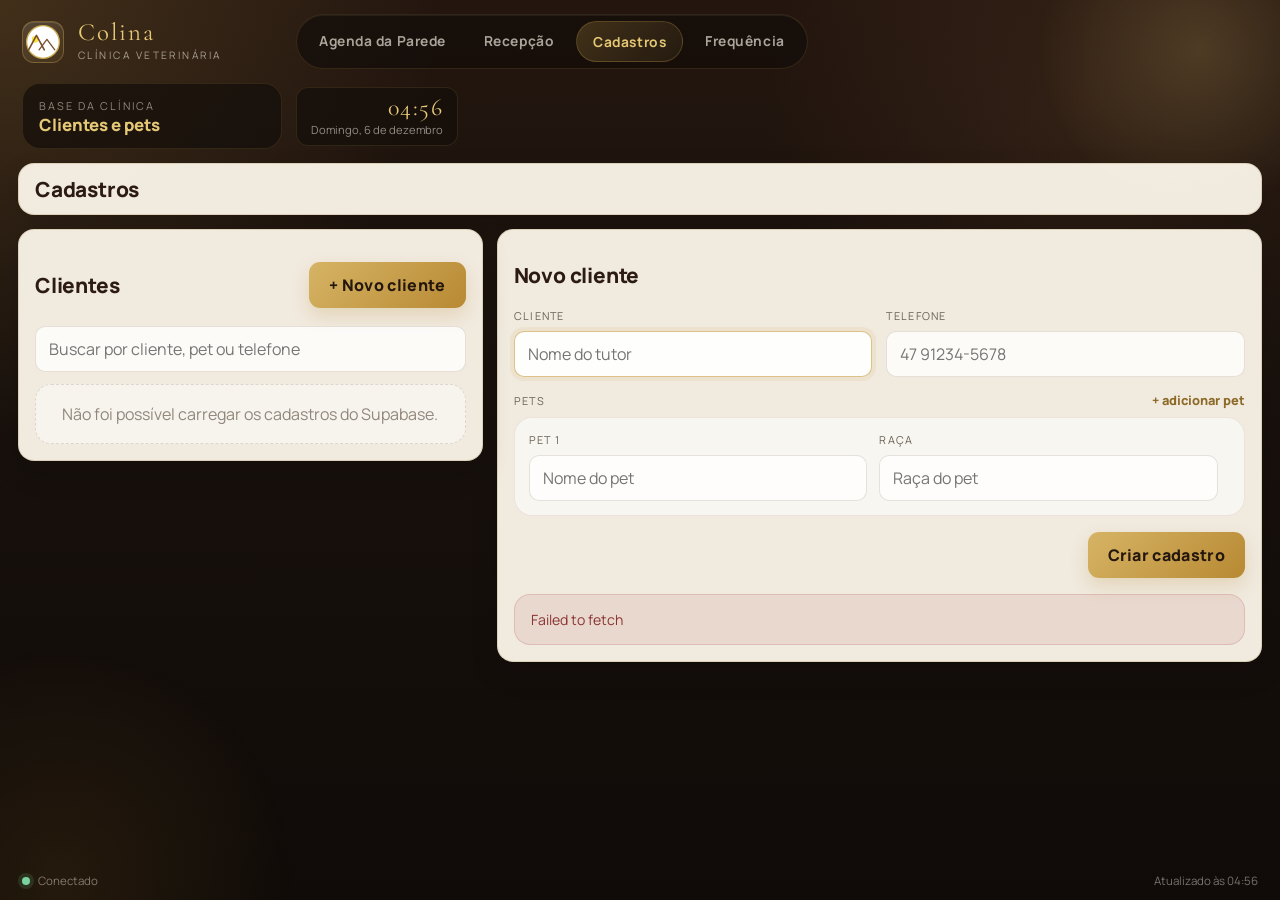
==== cadastros.html @ 9a10b2b9 "feat(cadastros): ficha unica master-detail para clientes e pets Substitui os dois formularios-com-mo" ====
<!DOCTYPE html>
<html lang="pt-BR">
<head>
  <meta charset="UTF-8">
  <meta name="viewport" content="width=device-width, initial-scale=1.0">
  <title>Colina Veterinária | Cadastros</title>
  <link rel="stylesheet" href="assets/styles.css">
</head>
<body class="registry-page">
  <div class="app-shell">
    <header class="topbar">
      <div class="brand">
        <div class="brand-mark" aria-hidden="true">
          <svg width="34" height="34" viewBox="0 0 52 52" fill="none">
            <circle cx="26" cy="26" r="25" fill="white" stroke="#C9A84C" stroke-width="2"></circle>
            <circle cx="14" cy="22" r="5" fill="#F5E642"></circle>
            <polyline points="4,38 16,16 28,38" fill="none" stroke="#7A4F2D" stroke-width="2.5" stroke-linejoin="round" stroke-linecap="round"></polyline>
            <polyline points="20,38 32,22 44,38" fill="none" stroke="#7A4F2D" stroke-width="2" stroke-linejoin="round" stroke-linecap="round"></polyline>
          </svg>
        </div>
        <div class="brand-copy">
          <div class="brand-name">Colina</div>
          <div class="brand-sub">Clínica Veterinária</div>
        </div>
      </div>

      <nav class="screen-switch" aria-label="Navegação entre telas">
        <a class="screen-link" href="template.html">Agenda da Parede</a>
        <a class="screen-link" href="recepcao.html">Recepção</a>
        <a class="screen-link active" href="cadastros.html">Cadastros</a>
        <a class="screen-link" href="frequencia.html">Frequência</a>
      </nav>

      <div class="context-card">
        <div class="context-kicker">Base da clínica</div>
        <div class="context-title">Clientes e pets</div>
      </div>

      <div class="clock-card">
        <div class="clock-time" id="clockTime">--:--</div>
        <div class="clock-date" id="clockDate"></div>
      </div>
    </header>

    <main class="page-main">
      <section class="summary-strip panel">
        <h1 class="section-title">Cadastros</h1>
        <div class="reception-summary" id="registrySummary"></div>
      </section>

      <section class="reception-grid registry-grid">
        <aside class="appointments-panel panel registry-master">
          <div class="panel-heading panel-heading-compact panel-heading-inline">
            <h2 class="section-title">Clientes</h2>
            <button type="button" class="primary-button" id="newCustomerBtn">+ Novo cliente</button>
          </div>

          <div class="registry-toolbar">
            <input type="search" id="registrySearch" name="registrySearch" placeholder="Buscar por cliente, pet ou telefone">
          </div>

          <div class="registry-list-scroll">
            <div class="registry-list" id="registryList"></div>
          </div>
        </aside>

        <section class="form-panel panel registry-detail" id="detailPanel"></section>
      </section>
    </main>

    <footer class="app-footer">
      <div class="status-online">Conectado</div>
      <div id="footerUpdated"></div>
    </footer>
  </div>

  <script src="assets/data.js"></script>
  <script src="assets/cadastros.js"></script>
</body>
</html>
---- assets/styles.css ----
@import url('https://fonts.googleapis.com/css2?family=Cormorant+Garamond:wght@500;600;700&family=Manrope:wght@400;500;600;700;800&display=swap');

:root {
  --bg-deep: #110d0b;
  --bg-top: #20140e;
  --panel: rgba(31, 22, 16, 0.82);
  --panel-strong: rgba(38, 26, 18, 0.94);
  --panel-soft: rgba(250, 244, 233, 0.96);
  --panel-soft-2: rgba(244, 237, 224, 0.92);
  --panel-border: rgba(212, 176, 91, 0.22);
  --gold: #caa24d;
  --gold-bright: #e6c976;
  --gold-muted: #8d6a28;
  --brown: #6f4a2d;
  --brown-strong: #2c1b12;
  --cream: #faf5ea;
  --cream-deep: #f1e6d1;
  --cream-line: #dccfb6;
  --text-main: #2a2018;
  --text-soft: #6a6156;
  --text-muted: #91877c;
  --text-light: #f7f1e4;
  --ok-bg: rgba(111, 188, 142, 0.14);
  --ok-fg: #2b7a50;
  --warn-bg: rgba(202, 162, 77, 0.14);
  --warn-fg: #9b7426;
  --pill-bg: rgba(255, 255, 255, 0.08);
  --shadow-xl: 0 18px 44px rgba(0, 0, 0, 0.22);
  --shadow-lg: 0 12px 28px rgba(11, 7, 5, 0.14);
  --radius-xl: 16px;
  --radius-lg: 14px;
  --radius-md: 11px;
  --radius-sm: 8px;
}

* {
  box-sizing: border-box;
  margin: 0;
  padding: 0;
}

html,
body {
  min-height: 100%;
}

body {
  position: relative;
  font-family: 'Manrope', sans-serif;
  background:
    radial-gradient(circle at top left, rgba(202, 162, 77, 0.18), transparent 28%),
    radial-gradient(circle at 85% 12%, rgba(111, 74, 45, 0.22), transparent 24%),
    linear-gradient(180deg, #24160f 0%, #17100c 48%, #100b08 100%);
  color: var(--text-light);
}

body::before,
body::after {
  content: '';
  position: fixed;
  inset: auto;
  pointer-events: none;
  z-index: 0;
}

body::before {
  width: 340px;
  height: 340px;
  top: -120px;
  right: -90px;
  border-radius: 50%;
  background: radial-gradient(circle, rgba(230, 201, 118, 0.18) 0%, transparent 68%);
}

body::after {
  width: 460px;
  height: 460px;
  bottom: -210px;
  left: -170px;
  border-radius: 50%;
  background: radial-gradient(circle, rgba(143, 103, 37, 0.16) 0%, transparent 72%);
}

a {
  color: inherit;
  text-decoration: none;
}

button,
input,
select,
textarea {
  font: inherit;
}

button {
  border: 0;
  background: none;
  color: inherit;
}

.app-shell {
  position: relative;
  z-index: 1;
  min-height: 100vh;
  display: flex;
  flex-direction: column;
}

.topbar {
  display: grid;
  grid-template-columns: auto 1fr auto auto;
  gap: 14px;
  align-items: center;
  padding: 14px 22px;
}

.brand {
  display: flex;
  align-items: center;
  gap: 14px;
}

.brand-mark {
  width: 42px;
  height: 42px;
  border-radius: 12px;
  display: grid;
  place-items: center;
  background: linear-gradient(145deg, rgba(255, 255, 255, 0.12), rgba(202, 162, 77, 0.08));
  border: 1px solid rgba(202, 162, 77, 0.36);
  box-shadow: inset 0 1px 0 rgba(255, 255, 255, 0.12);
}

.brand-copy {
  display: flex;
  flex-direction: column;
  gap: 3px;
}

.brand-name {
  font-family: 'Cormorant Garamond', serif;
  font-size: 1.55rem;
  line-height: 0.95;
  letter-spacing: 0.08em;
  color: var(--gold-bright);
}

.brand-sub {
  font-size: 0.64rem;
  text-transform: uppercase;
  letter-spacing: 0.24em;
  color: rgba(247, 241, 228, 0.6);
}

.screen-switch {
  justify-self: center;
  display: inline-flex;
  flex-wrap: wrap;
  gap: 6px;
  padding: 6px;
  background: rgba(19, 13, 9, 0.68);
  border: 1px solid rgba(202, 162, 77, 0.16);
  border-radius: 999px;
  box-shadow: inset 0 1px 0 rgba(255, 255, 255, 0.06);
}

.screen-link {
  padding: 10px 16px;
  border-radius: 999px;
  font-size: 0.86rem;
  font-weight: 700;
  letter-spacing: 0.04em;
  color: rgba(247, 241, 228, 0.66);
  transition: background 160ms ease, color 160ms ease, transform 160ms ease;
}

.screen-link:hover {
  background: rgba(255, 255, 255, 0.04);
  color: var(--text-light);
}

.screen-link.active {
  background: linear-gradient(135deg, rgba(202, 162, 77, 0.24), rgba(202, 162, 77, 0.08));
  color: var(--gold-bright);
  border: 1px solid rgba(202, 162, 77, 0.26);
}

.context-card {
  justify-self: end;
  padding: 14px 16px;
  min-width: 260px;
  border-radius: 18px;
  background: rgba(20, 14, 10, 0.72);
  border: 1px solid rgba(202, 162, 77, 0.14);
}

.context-kicker {
  font-size: 0.68rem;
  text-transform: uppercase;
  letter-spacing: 0.18em;
  color: rgba(247, 241, 228, 0.52);
}

.context-title {
  margin-top: 3px;
  font-weight: 800;
  font-size: 1.05rem;
  line-height: 1.1;
  color: var(--gold-bright);
}

.context-copy {
  margin-top: 6px;
  font-size: 0.78rem;
  line-height: 1.5;
  color: rgba(247, 241, 228, 0.6);
}

.day-nav {
  justify-self: end;
  display: flex;
  align-items: center;
  gap: 8px;
  padding: 8px;
  background: rgba(20, 14, 10, 0.74);
  border: 1px solid rgba(202, 162, 77, 0.14);
  border-radius: 18px;
}

.day-arrow {
  width: 38px;
  height: 38px;
  border-radius: 12px;
  display: grid;
  place-items: center;
  background: rgba(255, 255, 255, 0.02);
  color: var(--gold-bright);
  cursor: pointer;
  transition: background 160ms ease, transform 160ms ease;
}

.day-arrow:hover {
  background: rgba(202, 162, 77, 0.12);
  transform: translateY(-1px);
}

.day-pills {
  display: flex;
  gap: 6px;
}

.day-pill {
  min-width: 76px;
  padding: 8px 10px;
  border-radius: 14px;
  border: 1px solid transparent;
  text-align: center;
  cursor: pointer;
  transition: background 160ms ease, border-color 160ms ease, transform 160ms ease;
}

.day-pill:hover {
  background: rgba(255, 255, 255, 0.04);
  border-color: rgba(202, 162, 77, 0.22);
  transform: translateY(-1px);
}

.day-pill.is-active {
  background: linear-gradient(180deg, rgba(202, 162, 77, 0.18), rgba(202, 162, 77, 0.08));
  border-color: rgba(202, 162, 77, 0.38);
}

.day-pill.is-today .pill-label {
  color: var(--gold-bright);
}

.pill-label {
  font-size: 0.64rem;
  text-transform: uppercase;
  letter-spacing: 0.16em;
  color: rgba(247, 241, 228, 0.54);
}

.pill-date {
  margin-top: 3px;
  font-weight: 800;
  font-variant-numeric: tabular-nums;
  font-size: 1.1rem;
  line-height: 0.95;
  color: var(--text-light);
}

.pill-month {
  margin-top: 3px;
  font-size: 0.7rem;
  color: rgba(247, 241, 228, 0.62);
}

.clock-card {
  justify-self: end;
  padding: 8px 14px;
  min-width: 132px;
  border-radius: 12px;
  background: rgba(20, 14, 10, 0.72);
  border: 1px solid rgba(202, 162, 77, 0.14);
  text-align: right;
}

.clock-time {
  font-family: 'Cormorant Garamond', serif;
  font-size: 1.5rem;
  line-height: 1;
  letter-spacing: 0.06em;
  color: var(--gold-bright);
}

.clock-date {
  margin-top: 2px;
  font-size: 0.7rem;
  color: rgba(247, 241, 228, 0.55);
}

.page-main {
  width: min(1480px, calc(100vw - 36px));
  margin: 0 auto;
  padding: 0 0 20px;
  flex: 1;
  display: flex;
  flex-direction: column;
  gap: 14px;
}

.panel {
  background: var(--panel-soft);
  color: var(--text-main);
  border: 1px solid rgba(220, 207, 182, 0.92);
  border-radius: var(--radius-xl);
  box-shadow: var(--shadow-lg);
}

.panel-dark {
  background: linear-gradient(180deg, rgba(40, 27, 18, 0.98), rgba(31, 22, 16, 0.98));
  color: var(--text-light);
  border: 1px solid rgba(202, 162, 77, 0.18);
  border-radius: var(--radius-xl);
  box-shadow: var(--shadow-xl);
}

.summary-strip {
  display: flex;
  align-items: center;
  justify-content: space-between;
  gap: 14px;
  padding: 12px 16px;
}

.turno-tabs {
  display: inline-flex;
  gap: 8px;
  padding: 6px;
  background: rgba(36, 22, 15, 0.06);
  border-radius: 18px;
}

.turno-btn {
  min-width: 164px;
  padding: 12px 16px;
  border-radius: 14px;
  text-align: left;
  cursor: pointer;
  border: 1px solid transparent;
  transition: background 160ms ease, border-color 160ms ease, transform 160ms ease;
}

.turno-btn:hover {
  background: rgba(36, 22, 15, 0.06);
  transform: translateY(-1px);
}

.turno-btn.is-active {
  background: linear-gradient(180deg, rgba(202, 162, 77, 0.16), rgba(202, 162, 77, 0.06));
  border-color: rgba(202, 162, 77, 0.3);
}

.turno-name {
  display: flex;
  align-items: center;
  gap: 9px;
  font-size: 0.92rem;
  font-weight: 800;
  color: var(--brown-strong);
}

.turno-btn.is-active .turno-name {
  color: var(--gold-muted);
}

.turno-meta {
  margin-top: 5px;
  display: flex;
  align-items: center;
  justify-content: space-between;
  gap: 12px;
  font-size: 0.78rem;
  color: var(--text-soft);
}

.turno-count {
  padding: 4px 9px;
  border-radius: 999px;
  background: rgba(36, 22, 15, 0.08);
  font-size: 0.76rem;
  font-weight: 800;
}

.summary-chips {
  display: flex;
  flex-wrap: wrap;
  gap: 10px;
  justify-content: flex-end;
}

.summary-chip,
.metric-chip {
  display: inline-flex;
  align-items: baseline;
  gap: 6px;
  padding: 7px 11px;
  border-radius: 10px;
  background: rgba(36, 22, 15, 0.05);
  border: 1px solid rgba(111, 74, 45, 0.08);
}

.summary-chip-value,
.metric-chip-value {
  font-size: 1.05rem;
  font-weight: 800;
  color: var(--brown-strong);
}

.summary-chip-label,
.metric-chip-label {
  font-size: 0.74rem;
  color: var(--text-soft);
}

.table-panel {
  display: flex;
  flex-direction: column;
  overflow: hidden;
}

.panel-heading {
  display: flex;
  align-items: center;
  justify-content: space-between;
  gap: 16px;
  padding: 16px 16px 10px;
}

.panel-heading-compact {
  padding-bottom: 6px;
}

.panel-heading-inline {
  padding-left: 0;
  padding-right: 0;
}

.eyebrow {
  font-size: 0.64rem;
  text-transform: uppercase;
  letter-spacing: 0.16em;
  color: var(--text-muted);
}

.section-title {
  margin-top: 2px;
  font-family: 'Manrope', sans-serif;
  font-weight: 800;
  font-size: 1.3rem;
  line-height: 1.15;
  letter-spacing: -0.01em;
  color: var(--brown-strong);
}

.heading-badge {
  padding: 10px 14px;
  border-radius: 999px;
  background: rgba(202, 162, 77, 0.12);
  color: var(--gold-muted);
  font-size: 0.84rem;
  font-weight: 800;
  letter-spacing: 0.04em;
  white-space: nowrap;
}

.table-scroll {
  overflow: auto;
  padding: 0 18px 4px;
}

.table-scroll::-webkit-scrollbar {
  height: 10px;
  width: 10px;
}

.table-scroll::-webkit-scrollbar-thumb {
  background: rgba(143, 118, 74, 0.36);
  border-radius: 999px;
}

.agenda-table {
  width: 100%;
  min-width: 1080px;
  border-collapse: collapse;
  table-layout: fixed;
}

.agenda-table col:nth-child(1) {
  width: 92px;
}

.agenda-table col:nth-child(2) {
  width: 138px;
}

.agenda-table col:nth-child(3) {
  width: 210px;
}

.agenda-table col:nth-child(4) {
  width: 164px;
}

.agenda-table col:nth-child(5) {
  width: 164px;
}

.agenda-table col:nth-child(6) {
  width: 118px;
}

.agenda-table col:nth-child(7) {
  width: 190px;
}

.agenda-table thead th {
  position: sticky;
  top: 0;
  z-index: 2;
  padding: 10px 12px;
  text-align: left;
  font-size: 0.66rem;
  text-transform: uppercase;
  letter-spacing: 0.12em;
  color: var(--gold-bright);
  background: linear-gradient(180deg, #3a2719 0%, #2a1d14 100%);
  border-right: 1px solid rgba(255, 255, 255, 0.06);
}

.agenda-table thead th:first-child {
  border-top-left-radius: 18px;
}

.agenda-table thead th:last-child {
  border-top-right-radius: 18px;
  border-right: 0;
}

.agenda-table tbody tr {
  border-bottom: 1px solid rgba(220, 207, 182, 0.88);
  transition: background 160ms ease;
}

.agenda-table tbody tr:hover {
  background: rgba(241, 230, 209, 0.74);
}

.agenda-table tbody tr:nth-child(even) {
  background: rgba(245, 238, 225, 0.7);
}

.agenda-table td {
  padding: 10px 12px;
  vertical-align: middle;
  font-size: 0.9rem;
  color: var(--text-main);
  border-right: 1px solid rgba(220, 207, 182, 0.5);
}

.agenda-table td:last-child {
  border-right: 0;
}

.row-hour-break td {
  border-top: 2px solid rgba(194, 177, 137, 0.52);
}

.cell-time {
  font-variant-numeric: tabular-nums;
  font-size: 1rem;
  font-weight: 800;
  letter-spacing: -0.01em;
  color: var(--brown);
}

.cell-client strong,
.cell-pet strong {
  display: block;
  font-size: 0.98rem;
  color: var(--brown-strong);
}

.cell-client span,
.cell-pet span {
  display: block;
  margin-top: 4px;
  font-size: 0.8rem;
  color: var(--text-soft);
}

.bool-pill,
.service-pill {
  display: inline-flex;
  align-items: center;
  padding: 7px 12px;
  border-radius: 999px;
  font-size: 0.78rem;
  font-weight: 800;
  line-height: 1;
}

.bool-pill.is-yes {
  background: var(--ok-bg);
  color: var(--ok-fg);
}

.bool-pill.is-no {
  background: rgba(111, 74, 45, 0.08);
  color: var(--text-soft);
}

.service-pill {
  background: var(--warn-bg);
  color: var(--warn-fg);
}

.service-pill.is-empty {
  background: rgba(111, 74, 45, 0.08);
  color: var(--text-soft);
}

.cell-note {
  color: var(--text-soft);
  font-size: 0.88rem;
  line-height: 1.45;
}

.row-empty td {
  color: var(--text-muted);
  padding-top: 6px;
  padding-bottom: 6px;
}

.row-empty .cell-time {
  color: var(--text-muted);
  font-weight: 600;
  opacity: 0.7;
}

.slot-message {
  font-size: 0.8rem;
  color: var(--text-muted);
  opacity: 0.65;
}

.panel-footer {
  display: flex;
  flex-wrap: wrap;
  gap: 16px;
  align-items: center;
  padding: 11px 16px 13px;
  border-top: 1px solid rgba(220, 207, 182, 0.78);
  font-size: 0.8rem;
  color: var(--text-soft);
}

.panel-footer strong {
  color: var(--brown-strong);
}

.app-footer {
  display: flex;
  align-items: center;
  justify-content: space-between;
  gap: 12px;
  padding: 10px 22px 12px;
  font-size: 0.72rem;
  color: rgba(247, 241, 228, 0.45);
}

.status-online {
  display: inline-flex;
  align-items: center;
  gap: 8px;
}

.status-online::before {
  content: '';
  width: 8px;
  height: 8px;
  border-radius: 50%;
  background: #7ad29f;
  box-shadow: 0 0 0 4px rgba(122, 210, 159, 0.14);
}

.reception-grid {
  display: grid;
  grid-template-columns: minmax(0, 1.35fr) minmax(320px, 0.72fr);
  gap: 14px;
}

.stack {
  display: flex;
  flex-direction: column;
  gap: 14px;
}

.registry-grid {
  grid-template-columns: minmax(300px, 0.85fr) minmax(0, 1.4fr);
  align-items: start;
}

.registry-master {
  position: sticky;
  top: 14px;
}

.registry-master .registry-toolbar {
  padding: 0;
  margin-top: 12px;
}

.registry-toolbar input {
  width: 100%;
  border: 1px solid rgba(111, 74, 45, 0.16);
  border-radius: 10px;
  background: rgba(255, 255, 255, 0.78);
  padding: 11px 13px;
  color: var(--text-main);
  outline: none;
  transition: border-color 160ms ease, box-shadow 160ms ease;
}

.registry-toolbar input:focus {
  border-color: rgba(202, 162, 77, 0.66);
  box-shadow: 0 0 0 4px rgba(202, 162, 77, 0.12);
}

.registry-master .registry-list-scroll {
  margin-top: 12px;
  padding: 0;
  max-height: 62vh;
}

.registry-card-pets {
  margin-top: 8px;
  font-size: 0.8rem;
  color: var(--text-soft);
  overflow: hidden;
  text-overflow: ellipsis;
  white-space: nowrap;
}

@media (max-width: 1180px) {
  .registry-master {
    position: static;
  }
}

.form-panel {
  padding: 16px;
}

.panel-copy {
  margin-top: 6px;
  max-width: 56ch;
  color: var(--text-soft);
  font-size: 0.88rem;
  line-height: 1.5;
}

.form-grid {
  margin-top: 14px;
  display: grid;
  grid-template-columns: repeat(2, minmax(0, 1fr));
  gap: 14px;
}

.field {
  display: flex;
  flex-direction: column;
  gap: 8px;
}

.field.is-wide {
  grid-column: 1 / -1;
}

.field-label {
  font-size: 0.68rem;
  text-transform: uppercase;
  letter-spacing: 0.12em;
  color: var(--text-soft);
}

.field-row {
  display: flex;
  align-items: center;
  justify-content: space-between;
  gap: 12px;
}

.field input,
.field select,
.field textarea {
  width: 100%;
  border: 1px solid rgba(111, 74, 45, 0.16);
  border-radius: 10px;
  background: rgba(255, 255, 255, 0.78);
  padding: 11px 13px;
  color: var(--text-main);
  outline: none;
  transition: border-color 160ms ease, box-shadow 160ms ease, background 160ms ease;
}

.field textarea {
  min-height: 84px;
  resize: vertical;
}

.field input:focus,
.field select:focus,
.field textarea:focus {
  border-color: rgba(202, 162, 77, 0.66);
  box-shadow: 0 0 0 4px rgba(202, 162, 77, 0.12);
  background: rgba(255, 255, 255, 0.92);
}

.field input:disabled,
.field select:disabled,
.field textarea:disabled {
  cursor: not-allowed;
  color: var(--text-muted);
  background: rgba(236, 228, 214, 0.72);
}

.read-card {
  min-height: 54px;
  display: flex;
  align-items: center;
  padding: 14px 15px;
  border-radius: 14px;
  background: rgba(241, 230, 209, 0.64);
  border: 1px solid rgba(111, 74, 45, 0.1);
  color: var(--brown-strong);
  line-height: 1.5;
}

.text-link {
  color: var(--gold-muted);
  font-size: 0.8rem;
  font-weight: 800;
  transition: color 160ms ease;
}

.text-link:hover {
  color: var(--brown-strong);
}

.inline-note {
  padding: 14px 16px;
  border-radius: 16px;
  background: rgba(202, 162, 77, 0.12);
  border: 1px solid rgba(202, 162, 77, 0.16);
  color: var(--text-soft);
  font-size: 0.88rem;
  line-height: 1.55;
}

.inline-note strong {
  color: var(--brown-strong);
}

.button-link {
  padding: 0;
}

.pet-rows {
  display: flex;
  flex-direction: column;
  gap: 12px;
}

.pet-row {
  padding: 14px;
  border-radius: 18px;
  background: rgba(255, 255, 255, 0.56);
  border: 1px solid rgba(111, 74, 45, 0.1);
}

.pet-row-grid {
  display: grid;
  grid-template-columns: minmax(0, 1fr) minmax(0, 1fr) auto;
  gap: 12px;
  align-items: end;
}

.pet-row-action {
  display: flex;
  align-items: center;
  justify-content: flex-end;
  min-height: 54px;
}

.pet-row-remove {
  padding: 12px 14px;
  border-radius: 14px;
  background: rgba(180, 88, 88, 0.08);
  border: 1px solid rgba(180, 88, 88, 0.18);
  color: #8b3434;
  font-weight: 700;
  cursor: pointer;
  transition: background 160ms ease, transform 160ms ease;
}

.pet-row-remove:hover {
  background: rgba(180, 88, 88, 0.14);
  transform: translateY(-1px);
}

.customer-pet-list {
  margin-top: 14px;
  display: flex;
  flex-direction: column;
  gap: 10px;
}

.customer-pet-card {
  width: 100%;
  padding: 16px 18px;
  border-radius: 18px;
  display: flex;
  align-items: center;
  justify-content: space-between;
  gap: 16px;
  text-align: left;
  background: rgba(255, 255, 255, 0.58);
  border: 1px solid rgba(111, 74, 45, 0.1);
  cursor: pointer;
  transition: border-color 160ms ease, transform 160ms ease, background 160ms ease;
}

.customer-pet-card:hover {
  transform: translateY(-1px);
  border-color: rgba(202, 162, 77, 0.28);
  background: rgba(255, 255, 255, 0.82);
}

.customer-pet-card.is-active {
  border-color: rgba(202, 162, 77, 0.36);
  background: rgba(241, 230, 209, 0.82);
}

.customer-pet-card-copy strong {
  display: block;
  font-size: 1rem;
  color: var(--brown-strong);
}

.customer-pet-card-copy span {
  display: block;
  margin-top: 4px;
  color: var(--text-soft);
  font-size: 0.84rem;
}

.customer-pet-card-action {
  padding: 8px 12px;
  border-radius: 999px;
  background: rgba(202, 162, 77, 0.12);
  color: var(--gold-muted);
  font-size: 0.78rem;
  font-weight: 800;
  white-space: nowrap;
}

.pet-editor {
  margin-top: 20px;
  padding-top: 20px;
  border-top: 1px solid rgba(220, 207, 182, 0.88);
}

.pet-editor-heading {
  display: flex;
  align-items: flex-start;
  justify-content: space-between;
  gap: 12px;
}

.pet-editor-title {
  margin-top: 2px;
  font-weight: 800;
  font-size: 1.15rem;
  line-height: 1.15;
  color: var(--brown-strong);
}

.pet-editor-grid {
  margin-top: 18px;
}

.submit-actions {
  display: flex;
  justify-content: flex-end;
}

.search-shell {
  display: flex;
  flex-direction: column;
  gap: 8px;
}

.search-results {
  display: flex;
  flex-direction: column;
  gap: 8px;
}

.search-result-option {
  width: 100%;
  padding: 14px 15px;
  border-radius: 16px;
  text-align: left;
  background: rgba(255, 255, 255, 0.72);
  border: 1px solid rgba(111, 74, 45, 0.12);
  cursor: pointer;
  transition: border-color 160ms ease, transform 160ms ease, background 160ms ease;
}

.search-result-option:hover {
  transform: translateY(-1px);
  border-color: rgba(202, 162, 77, 0.34);
  background: rgba(255, 255, 255, 0.9);
}

.search-result-option.is-active {
  border-color: rgba(202, 162, 77, 0.4);
  background: rgba(241, 230, 209, 0.86);
}

.search-result-option strong,
.search-result-option span,
.search-result-option small {
  display: block;
}

.search-result-option strong {
  color: var(--brown-strong);
}

.search-result-option span {
  margin-top: 3px;
  font-size: 0.84rem;
  color: var(--text-soft);
}

.search-result-option small {
  margin-top: 5px;
  font-size: 0.78rem;
  color: var(--gold-muted);
}

.search-result-empty {
  padding: 14px 15px;
  border-radius: 16px;
  background: rgba(255, 255, 255, 0.56);
  border: 1px dashed rgba(111, 74, 45, 0.16);
  color: var(--text-muted);
  font-size: 0.84rem;
}

.selection-line {
  display: flex;
  flex-wrap: wrap;
  gap: 10px;
}

.selection-pill {
  min-height: 58px;
  min-width: 168px;
  display: flex;
  flex-direction: column;
  justify-content: center;
  gap: 4px;
  padding: 12px 14px;
  border-radius: 16px;
  background: rgba(241, 230, 209, 0.62);
  border: 1px solid rgba(111, 74, 45, 0.1);
}

.selection-pill span {
  font-size: 0.72rem;
  text-transform: uppercase;
  letter-spacing: 0.14em;
  color: var(--text-soft);
}

.selection-pill strong {
  color: var(--brown-strong);
}

.selection-pill.is-placeholder {
  width: 100%;
  justify-content: center;
  color: var(--text-soft);
}

.selection-pill-button {
  cursor: pointer;
  text-align: left;
  transition: border-color 160ms ease, background 160ms ease, transform 160ms ease;
}

.selection-pill-button:hover {
  transform: translateY(-1px);
  border-color: rgba(202, 162, 77, 0.3);
  background: rgba(255, 255, 255, 0.86);
}

.pet-picker {
  padding: 14px 16px;
  border-radius: 18px;
  background: rgba(111, 74, 45, 0.04);
  border: 1px solid rgba(111, 74, 45, 0.08);
}

.pet-picker-header {
  display: flex;
  align-items: center;
  justify-content: space-between;
  gap: 12px;
  color: var(--text-soft);
  font-size: 0.84rem;
}

.pet-picker-options {
  margin-top: 14px;
  display: flex;
  flex-wrap: wrap;
  gap: 10px;
}

.pet-picker-option {
  min-width: 150px;
  padding: 12px 14px;
  border-radius: 16px;
  text-align: left;
  background: rgba(255, 255, 255, 0.72);
  border: 1px solid rgba(111, 74, 45, 0.1);
  cursor: pointer;
  transition: border-color 160ms ease, transform 160ms ease, background 160ms ease;
}

.pet-picker-option:hover {
  transform: translateY(-1px);
  border-color: rgba(202, 162, 77, 0.32);
}

.pet-picker-option.is-active {
  border-color: rgba(202, 162, 77, 0.38);
  background: rgba(241, 230, 209, 0.9);
}

.pet-picker-option strong,
.pet-picker-option span {
  display: block;
}

.pet-picker-option span {
  margin-top: 4px;
  font-size: 0.8rem;
  color: var(--text-soft);
}

.service-options {
  display: grid;
  grid-template-columns: 1fr 1fr;
  gap: 16px;
}

.check-card {
  display: flex;
  flex-direction: column;
  justify-content: space-between;
  gap: 12px;
  padding: 16px;
  border-radius: 18px;
  background: linear-gradient(180deg, rgba(111, 74, 45, 0.06), rgba(111, 74, 45, 0.02));
  border: 1px solid rgba(111, 74, 45, 0.1);
}

.check-card label {
  display: flex;
  align-items: center;
  gap: 12px;
  font-weight: 700;
  color: var(--brown-strong);
  cursor: pointer;
}

.check-card input[type='checkbox'] {
  width: 18px;
  height: 18px;
  accent-color: var(--gold);
}

.check-card p {
  font-size: 0.82rem;
  line-height: 1.5;
  color: var(--text-soft);
}

.helper-line {
  margin-top: 18px;
  display: flex;
  flex-wrap: wrap;
  gap: 10px;
}

.helper-badge {
  display: inline-flex;
  align-items: center;
  gap: 8px;
  padding: 10px 12px;
  border-radius: 999px;
  background: rgba(202, 162, 77, 0.12);
  color: var(--gold-muted);
  font-size: 0.82rem;
  font-weight: 700;
}

.helper-badge strong {
  color: var(--brown-strong);
}

.submit-row {
  margin-top: 16px;
  display: flex;
  align-items: center;
  justify-content: flex-end;
  gap: 16px;
}

.submit-copy {
  font-size: 0.86rem;
  color: var(--text-soft);
  line-height: 1.5;
}

.primary-button {
  padding: 12px 20px;
  border-radius: 11px;
  background: linear-gradient(135deg, #d6b465 0%, #b88933 100%);
  color: #24170e;
  font-weight: 800;
  letter-spacing: 0.02em;
  cursor: pointer;
  box-shadow: 0 8px 18px rgba(184, 137, 51, 0.22);
  transition: transform 160ms ease, box-shadow 160ms ease;
}

.primary-button:hover {
  transform: translateY(-1px);
  box-shadow: 0 18px 32px rgba(184, 137, 51, 0.3);
}

.primary-button:disabled {
  cursor: wait;
  opacity: 0.72;
  transform: none;
  box-shadow: none;
}

.secondary-button {
  padding: 13px 18px;
  border-radius: 16px;
  background: rgba(111, 74, 45, 0.08);
  border: 1px solid rgba(111, 74, 45, 0.12);
  color: var(--brown-strong);
  font-weight: 800;
  cursor: pointer;
  transition: background 160ms ease, transform 160ms ease;
}

.secondary-button:hover {
  background: rgba(202, 162, 77, 0.14);
  transform: translateY(-1px);
}

.feedback {
  margin-top: 16px;
  padding: 14px 16px;
  border-radius: 16px;
  display: none;
  font-size: 0.88rem;
  line-height: 1.5;
}

.feedback.is-visible {
  display: block;
}

.feedback.is-success {
  background: rgba(111, 188, 142, 0.14);
  color: var(--ok-fg);
  border: 1px solid rgba(111, 188, 142, 0.28);
}

.feedback.is-error {
  background: rgba(180, 88, 88, 0.12);
  color: #8b3434;
  border: 1px solid rgba(180, 88, 88, 0.22);
}

.registry-toolbar {
  padding: 0 22px;
}

.registry-list-scroll {
  margin-top: 18px;
  max-height: 560px;
  overflow-y: auto;
  padding: 0 22px 4px;
}

.registry-list-scroll::-webkit-scrollbar {
  width: 10px;
}

.registry-list-scroll::-webkit-scrollbar-thumb {
  background: rgba(143, 118, 74, 0.32);
  border-radius: 999px;
}

.registry-list {
  display: flex;
  flex-direction: column;
  gap: 8px;
}

.registry-card {
  width: 100%;
  padding: 12px 14px;
  border-radius: 12px;
  text-align: left;
  background: rgba(111, 74, 45, 0.04);
  border: 1px solid rgba(111, 74, 45, 0.08);
  cursor: pointer;
  transition: border-color 160ms ease, transform 160ms ease, background 160ms ease;
}

.registry-card:hover {
  transform: translateY(-1px);
  border-color: rgba(202, 162, 77, 0.28);
}

.registry-card.is-active {
  border-color: rgba(202, 162, 77, 0.38);
  background: rgba(241, 230, 209, 0.74);
}

.registry-card-header {
  display: flex;
  align-items: center;
  justify-content: space-between;
  gap: 12px;
}

.registry-card-title {
  font-size: 1rem;
  font-weight: 800;
  color: var(--brown-strong);
}

.registry-card-subtitle {
  margin-top: 4px;
  font-size: 0.82rem;
  color: var(--text-soft);
}

.registry-card-count {
  padding: 8px 12px;
  border-radius: 999px;
  background: rgba(202, 162, 77, 0.12);
  color: var(--gold-muted);
  font-size: 0.78rem;
  font-weight: 800;
  white-space: nowrap;
}

.pet-chip-grid {
  margin-top: 14px;
  display: grid;
  grid-template-columns: repeat(auto-fit, minmax(150px, 1fr));
  gap: 12px;
}

.pet-chip {
  padding: 12px 14px;
  border-radius: 16px;
  background: rgba(255, 255, 255, 0.64);
  border: 1px solid rgba(111, 74, 45, 0.08);
}

.pet-chip strong {
  display: block;
  color: var(--brown-strong);
}

.pet-chip span {
  display: block;
  margin-top: 4px;
  font-size: 0.82rem;
  color: var(--text-soft);
}

.appointments-panel {
  padding: 16px;
}

.registry-side-panel {
  padding: 0 22px 22px;
}

.registry-side-copy {
  padding: 0 22px;
}

.compact-frequent-list {
  padding: 0 22px;
}

.today-groups {
  margin-top: 14px;
  display: grid;
  grid-template-columns: 1fr 1fr;
  gap: 12px;
}

.day-group {
  padding: 16px;
  border-radius: 20px;
  background: rgba(111, 74, 45, 0.04);
  border: 1px solid rgba(111, 74, 45, 0.08);
}

.day-group-header {
  display: flex;
  align-items: center;
  justify-content: space-between;
  gap: 12px;
}

.day-group-title {
  font-weight: 800;
  color: var(--brown-strong);
}

.day-group-count {
  padding: 6px 10px;
  border-radius: 999px;
  background: rgba(202, 162, 77, 0.12);
  color: var(--gold-muted);
  font-size: 0.76rem;
  font-weight: 800;
}

.day-group-list {
  margin-top: 14px;
  display: flex;
  flex-direction: column;
  gap: 12px;
}

.mini-appointment {
  padding: 12px 12px 12px 14px;
  border-radius: 16px;
  background: rgba(255, 255, 255, 0.64);
  border: 1px solid rgba(111, 74, 45, 0.08);
}

.mini-appointment-top {
  display: flex;
  align-items: baseline;
  justify-content: space-between;
  gap: 10px;
}

.mini-appointment-time {
  font-weight: 800;
  font-variant-numeric: tabular-nums;
  font-size: 1.02rem;
  color: var(--brown);
}

.mini-appointment-service {
  font-size: 0.74rem;
  color: var(--gold-muted);
  font-weight: 800;
}

.mini-appointment-name {
  margin-top: 4px;
  font-weight: 800;
  color: var(--brown-strong);
}

.mini-appointment-owner {
  margin-top: 2px;
  font-size: 0.82rem;
  color: var(--text-soft);
}

.mini-appointment-note {
  margin-top: 8px;
  font-size: 0.78rem;
  color: var(--text-muted);
  line-height: 1.45;
}

.empty-card {
  padding: 18px;
  border-radius: 16px;
  text-align: center;
  color: var(--text-muted);
  background: rgba(255, 255, 255, 0.46);
  border: 1px dashed rgba(111, 74, 45, 0.18);
}

.insights-card {
  padding: 16px;
}

.insights-section + .insights-section {
  margin-top: 16px;
  padding-top: 16px;
  border-top: 1px solid rgba(202, 162, 77, 0.14);
}

.insights-heading {
  display: flex;
  align-items: center;
  gap: 9px;
  font-weight: 800;
  font-size: 0.95rem;
  letter-spacing: 0.02em;
  color: var(--gold-bright);
}

.insights-note {
  margin-top: 8px;
  font-size: 0.86rem;
  line-height: 1.55;
  color: rgba(247, 241, 228, 0.62);
}

.service-rank-list {
  margin-top: 22px;
  display: flex;
  flex-direction: column;
  gap: 18px;
}

.service-rank {
  display: grid;
  grid-template-columns: 28px minmax(0, 1fr) auto;
  gap: 14px;
  align-items: center;
}

.service-rank-index {
  font-size: 1.22rem;
  font-weight: 800;
  color: rgba(202, 162, 77, 0.84);
  text-align: center;
}

.service-rank-copy strong {
  display: block;
  font-size: 1.02rem;
  color: var(--text-light);
}

.service-rank-bar {
  margin-top: 8px;
  height: 10px;
  border-radius: 999px;
  background: rgba(255, 255, 255, 0.08);
  overflow: hidden;
}

.service-rank-fill {
  height: 100%;
  border-radius: inherit;
  background: linear-gradient(90deg, rgba(202, 162, 77, 0.82), rgba(230, 201, 118, 1));
}

.service-rank-count {
  font-size: 1.12rem;
  font-weight: 800;
  color: rgba(247, 241, 228, 0.74);
}

.frequent-list {
  margin-top: 14px;
  display: flex;
  flex-direction: column;
  gap: 10px;
}

.frequent-item {
  display: grid;
  grid-template-columns: 40px minmax(0, 1fr) auto;
  gap: 12px;
  align-items: center;
}

.frequent-avatar {
  width: 40px;
  height: 40px;
  border-radius: 50%;
  display: grid;
  place-items: center;
  font-size: 1.1rem;
  background: radial-gradient(circle at 35% 30%, rgba(202, 162, 77, 0.92), rgba(139, 102, 43, 0.94));
  border: 3px solid rgba(202, 162, 77, 0.38);
  box-shadow: inset 0 1px 0 rgba(255, 255, 255, 0.16);
}

.frequent-copy strong {
  display: block;
  font-size: 1.02rem;
  color: var(--text-light);
}

.frequent-copy span {
  display: block;
  margin-top: 4px;
  font-size: 0.88rem;
  color: rgba(247, 241, 228, 0.58);
}

.frequent-count {
  text-align: right;
  color: rgba(247, 241, 228, 0.6);
  font-size: 0.84rem;
  line-height: 1.3;
}

.frequent-count strong {
  display: block;
  font-size: 1.2rem;
  color: var(--gold-bright);
}

.reception-summary {
  display: flex;
  flex-wrap: wrap;
  gap: 12px;
}

.guide-list {
  margin-top: 18px;
  display: flex;
  flex-direction: column;
  gap: 14px;
}

.guide-item {
  padding: 14px 16px;
  border-radius: 18px;
  background: rgba(255, 255, 255, 0.04);
  border: 1px solid rgba(202, 162, 77, 0.14);
}

.guide-item strong {
  display: block;
  color: var(--text-light);
}

.guide-item span {
  display: block;
  margin-top: 6px;
  font-size: 0.88rem;
  line-height: 1.55;
  color: rgba(247, 241, 228, 0.62);
}

/* ===== Frequência & reativação ===== */
.activity-toolbar {
  flex-wrap: wrap;
  gap: 12px;
}

.activity-toolbar input[type='search'] {
  flex: 1;
  min-width: 200px;
  max-width: 320px;
  border: 1px solid rgba(111, 74, 45, 0.16);
  border-radius: 10px;
  background: rgba(255, 255, 255, 0.78);
  padding: 10px 13px;
  color: var(--text-main);
  outline: none;
  transition: border-color 160ms ease, box-shadow 160ms ease;
}

.activity-toolbar input[type='search']:focus {
  border-color: rgba(202, 162, 77, 0.66);
  box-shadow: 0 0 0 4px rgba(202, 162, 77, 0.12);
}

.segment-tabs {
  display: inline-flex;
  flex-wrap: wrap;
  gap: 6px;
  padding: 4px;
  background: rgba(36, 22, 15, 0.05);
  border-radius: 12px;
}

.segment-tab {
  display: inline-flex;
  align-items: center;
  gap: 7px;
  padding: 8px 13px;
  border-radius: 9px;
  font-size: 0.84rem;
  font-weight: 700;
  color: var(--text-soft);
  cursor: pointer;
  border: 1px solid transparent;
  transition: background 160ms ease, color 160ms ease, border-color 160ms ease;
}

.segment-tab:hover {
  background: rgba(255, 255, 255, 0.5);
}

.segment-tab.is-active {
  background: #fff;
  color: var(--brown-strong);
  border-color: rgba(202, 162, 77, 0.32);
}

.segment-tab-count {
  padding: 1px 7px;
  border-radius: 999px;
  background: rgba(36, 22, 15, 0.1);
  font-size: 0.74rem;
  font-weight: 800;
}

.segment-tab.is-active .segment-tab-count {
  background: rgba(202, 162, 77, 0.22);
  color: var(--gold-muted);
}

.activity-list {
  margin-top: 16px;
  display: flex;
  flex-direction: column;
  gap: 8px;
}

.activity-row {
  display: grid;
  grid-template-columns: minmax(0, 1.6fr) minmax(140px, auto) auto auto;
  align-items: center;
  gap: 16px;
  padding: 12px 14px;
  border-radius: 12px;
  background: rgba(111, 74, 45, 0.03);
  border: 1px solid rgba(111, 74, 45, 0.08);
  border-left: 3px solid rgba(111, 74, 45, 0.18);
}

.activity-row--esfriando {
  border-left-color: var(--warn-fg);
  background: rgba(202, 162, 77, 0.06);
}

.activity-row--inativo {
  border-left-color: #b4584f;
  background: rgba(180, 88, 88, 0.05);
}

.activity-row--ativo {
  border-left-color: var(--ok-fg);
}

.activity-row--agendado {
  border-left-color: #4f7bb4;
}

.activity-name {
  font-weight: 800;
  color: var(--brown-strong);
}

.activity-sub {
  margin-top: 3px;
  font-size: 0.82rem;
  color: var(--text-soft);
  overflow: hidden;
  text-overflow: ellipsis;
  white-space: nowrap;
}

.activity-visit-value {
  font-weight: 700;
  color: var(--brown-strong);
  font-size: 0.92rem;
}

.activity-visit-label {
  margin-top: 2px;
  font-size: 0.76rem;
  color: var(--text-muted);
}

.seg-badge {
  display: inline-block;
  padding: 5px 11px;
  border-radius: 999px;
  font-size: 0.74rem;
  font-weight: 800;
  white-space: nowrap;
  background: rgba(111, 74, 45, 0.08);
  color: var(--text-soft);
}

.seg-badge--ativo {
  background: var(--ok-bg);
  color: var(--ok-fg);
}

.seg-badge--agendado {
  background: rgba(79, 123, 180, 0.14);
  color: #3a5f8f;
}

.seg-badge--esfriando {
  background: var(--warn-bg);
  color: var(--warn-fg);
}

.seg-badge--inativo {
  background: rgba(180, 88, 88, 0.14);
  color: #a23b34;
}

.seg-badge--novo {
  background: rgba(111, 74, 45, 0.1);
  color: var(--text-soft);
}

.wa-button {
  display: inline-flex;
  align-items: center;
  gap: 6px;
  padding: 9px 16px;
  border-radius: 10px;
  background: #25976a;
  color: #fff;
  font-weight: 800;
  font-size: 0.84rem;
  white-space: nowrap;
  cursor: pointer;
  transition: transform 160ms ease, box-shadow 160ms ease;
  box-shadow: 0 6px 14px rgba(37, 151, 106, 0.24);
}

.wa-button::before {
  content: '';
  width: 8px;
  height: 8px;
  border-radius: 50%;
  background: rgba(255, 255, 255, 0.9);
}

.wa-button:hover {
  transform: translateY(-1px);
  box-shadow: 0 10px 18px rgba(37, 151, 106, 0.3);
}

.wa-button.is-disabled {
  background: rgba(111, 74, 45, 0.12);
  color: var(--text-muted);
  box-shadow: none;
  cursor: not-allowed;
}

.wa-button.is-disabled::before {
  background: var(--text-muted);
}

.metric-chip--ativo,
.metric-chip--esfriando,
.metric-chip--inativo,
.metric-chip--novo {
  position: relative;
  padding-left: 22px;
}

.metric-chip--ativo::before,
.metric-chip--esfriando::before,
.metric-chip--inativo::before,
.metric-chip--novo::before {
  content: '';
  position: absolute;
  left: 11px;
  top: 50%;
  transform: translateY(-50%);
  width: 8px;
  height: 8px;
  border-radius: 50%;
}

.metric-chip--ativo::before {
  background: var(--ok-fg);
}

.metric-chip--esfriando::before {
  background: var(--warn-fg);
}

.metric-chip--inativo::before {
  background: #b4584f;
}

.metric-chip--novo::before {
  background: var(--text-muted);
}

@media (max-width: 720px) {
  .activity-row {
    grid-template-columns: 1fr auto;
    grid-template-areas:
      'main seg'
      'visit actions';
    gap: 10px;
  }

  .activity-main {
    grid-area: main;
  }

  .activity-seg {
    grid-area: seg;
    justify-self: end;
  }

  .activity-visit {
    grid-area: visit;
  }

  .activity-actions {
    grid-area: actions;
    justify-self: end;
  }
}

@media (max-width: 1340px) {
  .topbar {
    grid-template-columns: auto 1fr;
  }

  .screen-switch {
    justify-self: start;
  }

  .context-card,
  .day-nav,
  .clock-card {
    justify-self: start;
  }
}

@media (max-width: 1180px) {
  .reception-grid {
    grid-template-columns: 1fr;
  }

  .today-groups {
    grid-template-columns: 1fr;
  }
}

@media (max-width: 920px) {
  .page-main {
    width: min(100vw - 20px, 100%);
  }

  .topbar {
    padding: 18px 14px 14px;
    grid-template-columns: 1fr;
  }

  .context-card,
  .day-nav,
  .clock-card,
  .screen-switch {
    justify-self: stretch;
  }

  .day-pills {
    width: 100%;
    overflow-x: auto;
    padding-bottom: 2px;
  }

  .summary-strip {
    flex-direction: column;
    align-items: stretch;
  }

  .turno-tabs {
    width: 100%;
    flex-direction: column;
  }

  .turno-btn {
    min-width: 100%;
  }

  .summary-chips,
  .reception-summary {
    justify-content: flex-start;
  }

  .field-row,
  .registry-card-header {
    flex-direction: column;
    align-items: flex-start;
  }

  .customer-pet-card,
  .pet-editor-heading {
    flex-direction: column;
    align-items: flex-start;
  }

  .selection-line,
  .pet-picker-options {
    flex-direction: column;
  }

  .pet-row-grid {
    grid-template-columns: 1fr;
  }

  .service-options,
  .form-grid {
    grid-template-columns: 1fr;
  }

  .submit-row {
    flex-direction: column;
    align-items: stretch;
  }

  .submit-actions {
    width: 100%;
  }

  .submit-actions .primary-button {
    width: 100%;
  }

  .registry-side-panel,
  .registry-side-copy,
  .compact-frequent-list {
    padding-left: 0;
    padding-right: 0;
  }

  .app-footer {
    flex-direction: column;
    align-items: flex-start;
  }
}
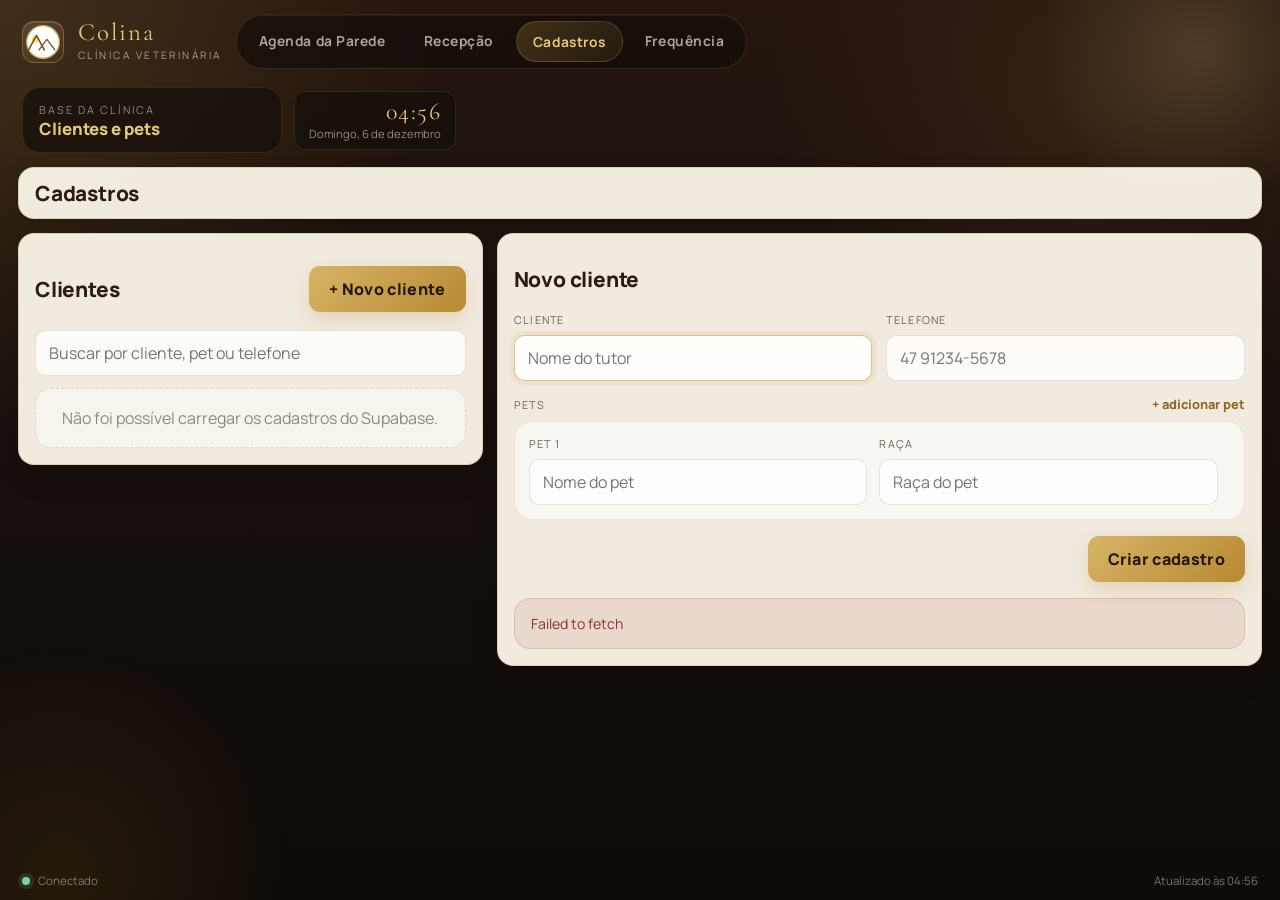
==== commit 9be81b10: "fix(ui): mantem o seletor de telas fixo ao trocar de tela O seletor de navegacao ficava centralizado" ====
--- a/cadastros.html
+++ b/cadastros.html
@@ -31,14 +31,16 @@
         <a class="screen-link" href="frequencia.html">Frequência</a>
       </nav>
 
-      <div class="context-card">
-        <div class="context-kicker">Base da clínica</div>
-        <div class="context-title">Clientes e pets</div>
-      </div>
+      <div class="topbar-aside">
+        <div class="context-card">
+          <div class="context-kicker">Base da clínica</div>
+          <div class="context-title">Clientes e pets</div>
+        </div>
 
-      <div class="clock-card">
-        <div class="clock-time" id="clockTime">--:--</div>
-        <div class="clock-date" id="clockDate"></div>
+        <div class="clock-card">
+          <div class="clock-time" id="clockTime">--:--</div>
+          <div class="clock-date" id="clockDate"></div>
+        </div>
       </div>
     </header>
 
--- a/assets/styles.css
+++ b/assets/styles.css
@@ -109,10 +109,19 @@
 
 .topbar {
   display: grid;
-  grid-template-columns: auto 1fr auto auto;
+  grid-template-columns: auto auto 1fr;
   gap: 14px;
   align-items: center;
   padding: 14px 22px;
+  min-height: 116px;
+}
+
+.topbar-aside {
+  justify-self: end;
+  display: flex;
+  align-items: center;
+  gap: 12px;
+  min-width: 0;
 }
 
 .brand {
@@ -154,9 +163,9 @@
 }
 
 .screen-switch {
-  justify-self: center;
+  justify-self: start;
   display: inline-flex;
-  flex-wrap: wrap;
+  flex-wrap: nowrap;
   gap: 6px;
   padding: 6px;
   background: rgba(19, 13, 9, 0.68);
@@ -1993,10 +2002,11 @@
     justify-self: start;
   }
 
-  .context-card,
-  .day-nav,
-  .clock-card {
+  .topbar-aside {
+    grid-column: 1 / -1;
     justify-self: start;
+    flex-wrap: wrap;
+    margin-top: 4px;
   }
 }
 
@@ -2020,11 +2030,13 @@
     grid-template-columns: 1fr;
   }
 
-  .context-card,
-  .day-nav,
-  .clock-card,
+  .topbar-aside {
+    justify-self: stretch;
+  }
+
   .screen-switch {
     justify-self: stretch;
+    flex-wrap: wrap;
   }
 
   .day-pills {
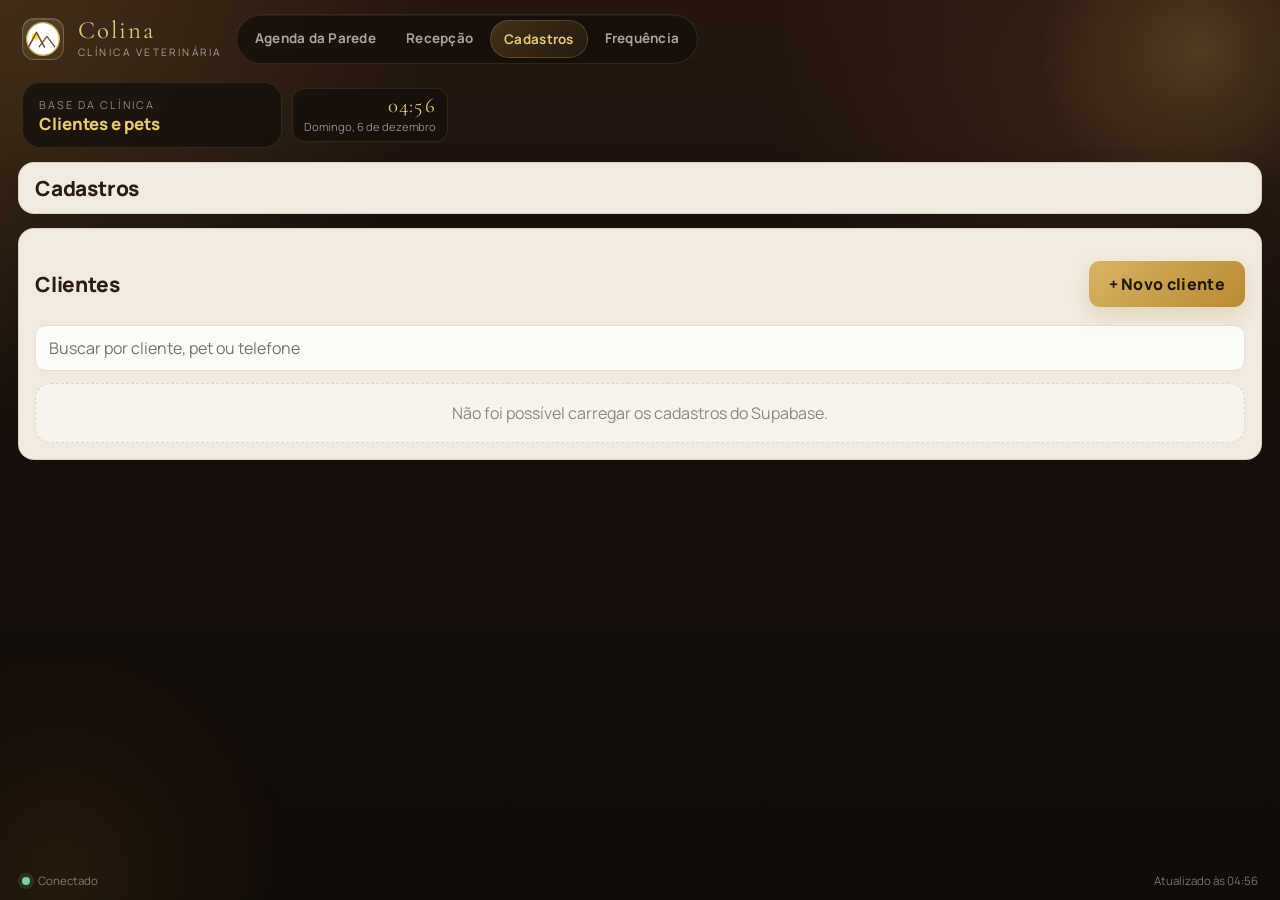
==== commit 127b0614: "feat(ui): refina cadastros e frequencia no redesign do painel Co-Authored-By: Claude Opus 4.8 <norep" ====
--- a/cadastros.html
+++ b/cadastros.html
@@ -50,25 +50,27 @@
         <div class="reception-summary" id="registrySummary"></div>
       </section>
 
-      <section class="reception-grid registry-grid">
-        <aside class="appointments-panel panel registry-master">
-          <div class="panel-heading panel-heading-compact panel-heading-inline">
-            <h2 class="section-title">Clientes</h2>
-            <button type="button" class="primary-button" id="newCustomerBtn">+ Novo cliente</button>
-          </div>
+      <section class="appointments-panel panel registry-full">
+        <div class="panel-heading panel-heading-compact panel-heading-inline">
+          <h2 class="section-title">Clientes</h2>
+          <button type="button" class="primary-button" id="newCustomerBtn">+ Novo cliente</button>
+        </div>
 
-          <div class="registry-toolbar">
-            <input type="search" id="registrySearch" name="registrySearch" placeholder="Buscar por cliente, pet ou telefone">
-          </div>
+        <div class="registry-toolbar registry-toolbar-full">
+          <input type="search" id="registrySearch" name="registrySearch" placeholder="Buscar por cliente, pet ou telefone">
+        </div>
 
-          <div class="registry-list-scroll">
-            <div class="registry-list" id="registryList"></div>
-          </div>
-        </aside>
-
-        <section class="form-panel panel registry-detail" id="detailPanel"></section>
+        <div class="registry-list-scroll registry-list-scroll-full">
+          <div class="registry-list" id="registryList"></div>
+        </div>
       </section>
     </main>
+
+    <div class="modal-overlay" id="modalOverlay" role="dialog" aria-modal="true">
+      <div class="modal-dialog">
+        <div class="form-panel" id="detailPanel"></div>
+      </div>
+    </div>
 
     <footer class="app-footer">
       <div class="status-online">Conectado</div>
--- a/assets/styles.css
+++ b/assets/styles.css
@@ -113,14 +113,14 @@
   gap: 14px;
   align-items: center;
   padding: 14px 22px;
-  min-height: 116px;
+  min-height: 112px;
 }
 
 .topbar-aside {
   justify-self: end;
   display: flex;
   align-items: center;
-  gap: 12px;
+  gap: 10px;
   min-width: 0;
 }
 
@@ -166,8 +166,8 @@
   justify-self: start;
   display: inline-flex;
   flex-wrap: nowrap;
-  gap: 6px;
-  padding: 6px;
+  gap: 4px;
+  padding: 5px;
   background: rgba(19, 13, 9, 0.68);
   border: 1px solid rgba(202, 162, 77, 0.16);
   border-radius: 999px;
@@ -175,11 +175,11 @@
 }
 
 .screen-link {
-  padding: 10px 16px;
+  padding: 9px 13px;
   border-radius: 999px;
-  font-size: 0.86rem;
+  font-size: 0.84rem;
   font-weight: 700;
-  letter-spacing: 0.04em;
+  letter-spacing: 0.02em;
   color: rgba(247, 241, 228, 0.66);
   transition: background 160ms ease, color 160ms ease, transform 160ms ease;
 }
@@ -230,17 +230,17 @@
   justify-self: end;
   display: flex;
   align-items: center;
-  gap: 8px;
-  padding: 8px;
+  gap: 6px;
+  padding: 6px;
   background: rgba(20, 14, 10, 0.74);
   border: 1px solid rgba(202, 162, 77, 0.14);
-  border-radius: 18px;
+  border-radius: 16px;
 }
 
 .day-arrow {
-  width: 38px;
-  height: 38px;
-  border-radius: 12px;
+  width: 32px;
+  height: 32px;
+  border-radius: 10px;
   display: grid;
   place-items: center;
   background: rgba(255, 255, 255, 0.02);
@@ -256,7 +256,7 @@
 
 .day-pills {
   display: flex;
-  gap: 6px;
+  gap: 4px;
 }
 
 .day-pill {
@@ -308,8 +308,8 @@
 
 .clock-card {
   justify-self: end;
-  padding: 8px 14px;
-  min-width: 132px;
+  padding: 7px 11px;
+  min-width: 104px;
   border-radius: 12px;
   background: rgba(20, 14, 10, 0.72);
   border: 1px solid rgba(202, 162, 77, 0.14);
@@ -318,7 +318,7 @@
 
 .clock-time {
   font-family: 'Cormorant Garamond', serif;
-  font-size: 1.5rem;
+  font-size: 1.3rem;
   line-height: 1;
   letter-spacing: 0.06em;
   color: var(--gold-bright);
@@ -1965,6 +1965,152 @@
   background: var(--text-muted);
 }
 
+/* ===== Agenda da Parede — layout para leitura à distância ===== */
+.wall-page .section-title {
+  font-size: 1.65rem;
+}
+
+.wall-page .heading-badge {
+  font-size: 1rem;
+  padding: 12px 20px;
+}
+
+.wall-page .turno-name {
+  font-size: 1rem;
+}
+
+.wall-page .turno-count {
+  font-size: 0.86rem;
+  padding: 5px 12px;
+}
+
+.wall-page .summary-chip-value,
+.wall-page .metric-chip-value {
+  font-size: 1.2rem;
+}
+
+.wall-page .summary-chip-label,
+.wall-page .metric-chip-label {
+  font-size: 0.8rem;
+}
+
+.wall-page .agenda-table thead th {
+  font-size: 0.76rem;
+  padding: 13px 18px;
+  letter-spacing: 0.16em;
+}
+
+.wall-page .agenda-table td {
+  padding: 18px 18px;
+  font-size: 1.1rem;
+}
+
+.wall-page .cell-time {
+  font-size: 2rem;
+  letter-spacing: -0.02em;
+}
+
+.wall-page .row-empty .cell-time {
+  font-size: 1.1rem;
+  opacity: 0.4;
+}
+
+.wall-page .slot-message {
+  font-size: 0.9rem;
+  opacity: 0.38;
+}
+
+.wall-page .cell-client strong,
+.wall-page .cell-pet strong {
+  font-size: 1.2rem;
+}
+
+.wall-page .cell-client span,
+.wall-page .cell-pet span {
+  font-size: 0.9rem;
+  margin-top: 5px;
+}
+
+.wall-page .bool-pill,
+.wall-page .service-pill {
+  font-size: 1rem;
+  padding: 10px 18px;
+}
+
+.wall-page .cell-note {
+  font-size: 0.96rem;
+  line-height: 1.5;
+}
+
+.wall-page .row-hour-break td {
+  border-top: 3px solid rgba(194, 177, 137, 0.62);
+}
+
+/* ===== Registry full-width ===== */
+.registry-full {
+  padding: 16px;
+}
+
+.registry-toolbar-full {
+  margin-top: 12px;
+  padding: 0;
+}
+
+.registry-list-scroll-full {
+  margin-top: 12px;
+  padding: 0;
+  max-height: calc(100vh - 320px);
+  overflow-y: auto;
+}
+
+.registry-list-scroll-full::-webkit-scrollbar {
+  width: 10px;
+}
+
+.registry-list-scroll-full::-webkit-scrollbar-thumb {
+  background: rgba(143, 118, 74, 0.32);
+  border-radius: 999px;
+}
+
+/* ===== Modal ===== */
+.modal-overlay {
+  display: none;
+  position: fixed;
+  inset: 0;
+  z-index: 200;
+  background: rgba(17, 10, 6, 0.68);
+  backdrop-filter: blur(3px);
+  -webkit-backdrop-filter: blur(3px);
+  align-items: center;
+  justify-content: center;
+  padding: 24px;
+}
+
+.modal-overlay.is-open {
+  display: flex;
+}
+
+.modal-dialog {
+  width: 100%;
+  max-width: 580px;
+  max-height: calc(100vh - 56px);
+  overflow-y: auto;
+  border-radius: var(--radius-xl);
+  background: var(--panel-soft);
+  color: var(--text-main);
+  border: 1px solid rgba(220, 207, 182, 0.92);
+  box-shadow: 0 32px 80px rgba(0, 0, 0, 0.44), var(--shadow-xl);
+}
+
+.modal-dialog::-webkit-scrollbar {
+  width: 8px;
+}
+
+.modal-dialog::-webkit-scrollbar-thumb {
+  background: rgba(143, 118, 74, 0.28);
+  border-radius: 999px;
+}
+
 @media (max-width: 720px) {
   .activity-row {
     grid-template-columns: 1fr auto;
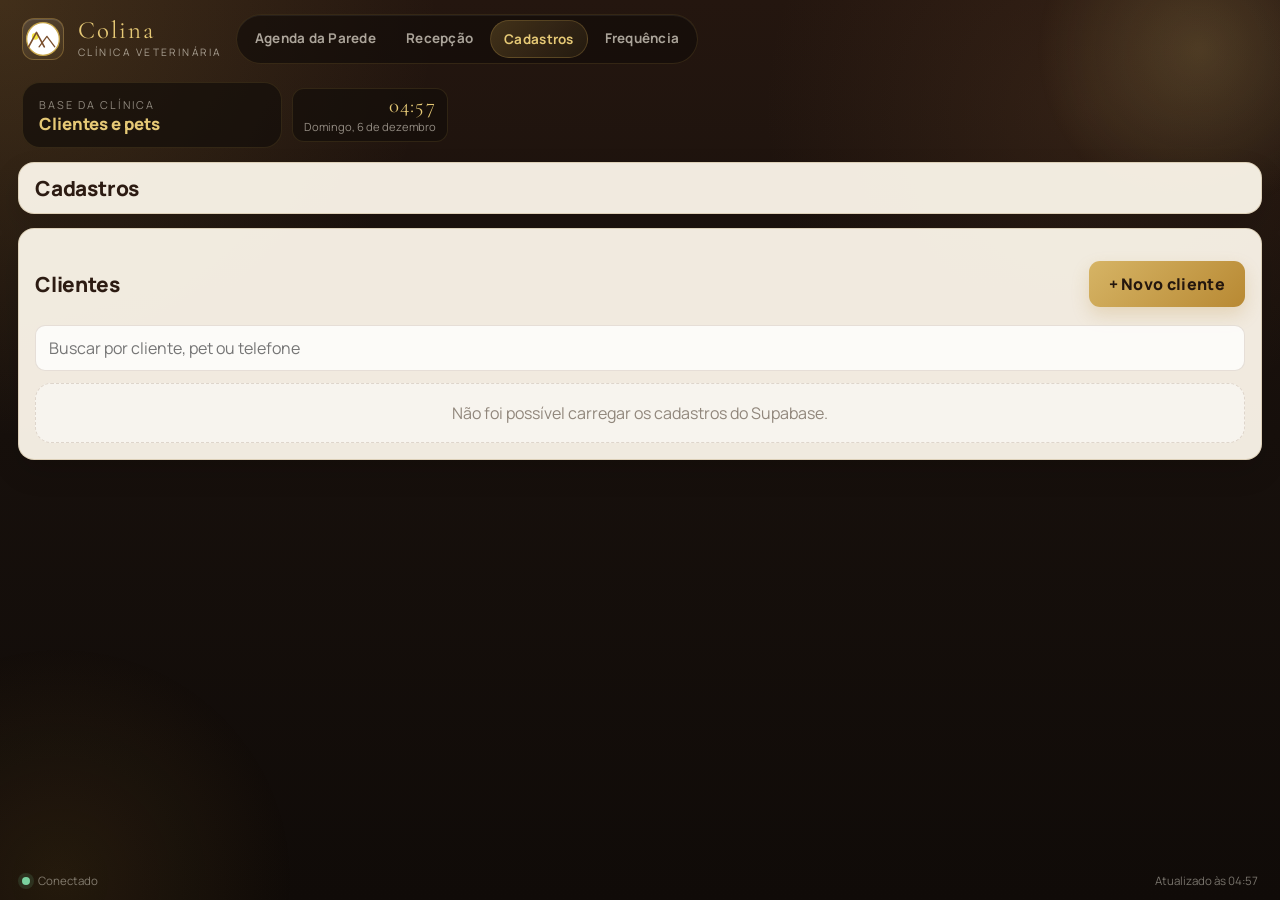
==== commit 6a061d69: "fix(cadastros): replace window.confirm with custom modal and fix silent Supabase delete Replaces the" ====
--- a/cadastros.html
+++ b/cadastros.html
@@ -4,7 +4,7 @@
   <meta charset="UTF-8">
   <meta name="viewport" content="width=device-width, initial-scale=1.0">
   <title>Colina Veterinária | Cadastros</title>
-  <link rel="stylesheet" href="assets/styles.css">
+  <link rel="stylesheet" href="assets/styles.css?v=20260709b">
 </head>
 <body class="registry-page">
   <div class="app-shell">
@@ -72,13 +72,32 @@
       </div>
     </div>
 
+    <div class="modal-overlay" id="customerDeleteOverlay" aria-hidden="true">
+      <div class="modal-dialog appointment-delete-dialog" role="dialog" aria-modal="true" aria-labelledby="customerDeleteTitle">
+        <div class="modal-body modal-body-compact">
+          <div class="appointment-delete-copy">
+            <p class="eyebrow">Confirmar exclusão</p>
+            <h2 class="section-title" id="customerDeleteTitle">Excluir cadastro</h2>
+            <p class="modal-copy" id="customerDeleteMessage">Tem certeza que deseja excluir este cadastro?</p>
+          </div>
+
+          <div class="submit-row submit-row-compact">
+            <button type="button" class="secondary-button" id="customerDeleteCancel">Cancelar</button>
+            <button type="button" class="primary-button danger-button" id="customerDeleteConfirm">Excluir</button>
+          </div>
+
+          <div class="feedback" id="customerDeleteFeedback" role="status" aria-live="polite"></div>
+        </div>
+      </div>
+    </div>
+
     <footer class="app-footer">
       <div class="status-online">Conectado</div>
       <div id="footerUpdated"></div>
     </footer>
   </div>
 
-  <script src="assets/data.js"></script>
-  <script src="assets/cadastros.js"></script>
+  <script src="assets/data.js?v=20260709b"></script>
+  <script src="assets/cadastros.js?v=20260709b"></script>
 </body>
 </html>
--- a/assets/styles.css
+++ b/assets/styles.css
@@ -522,37 +522,49 @@
 
 .agenda-table {
   width: 100%;
-  min-width: 1080px;
+  min-width: 0;
   border-collapse: collapse;
   table-layout: fixed;
 }
 
 .agenda-table col:nth-child(1) {
-  width: 92px;
+  width: 8%;
 }
 
 .agenda-table col:nth-child(2) {
-  width: 138px;
+  width: 12%;
 }
 
 .agenda-table col:nth-child(3) {
-  width: 210px;
+  width: 14%;
 }
 
 .agenda-table col:nth-child(4) {
-  width: 164px;
+  width: 12%;
 }
 
 .agenda-table col:nth-child(5) {
-  width: 164px;
+  width: 10%;
 }
 
 .agenda-table col:nth-child(6) {
-  width: 118px;
+  width: 7%;
 }
 
 .agenda-table col:nth-child(7) {
-  width: 190px;
+  width: 7%;
+}
+
+.agenda-table col:nth-child(8) {
+  width: 11%;
+}
+
+.agenda-table col:nth-child(9) {
+  width: 9%;
+}
+
+.agenda-table col:nth-child(10) {
+  width: 10%;
 }
 
 .agenda-table thead th {
@@ -591,12 +603,50 @@
   background: rgba(245, 238, 225, 0.7);
 }
 
+.agenda-row {
+  position: relative;
+}
+
+.agenda-row .cell-time {
+  position: relative;
+}
+
+.agenda-row .cell-time::before {
+  content: '';
+  position: absolute;
+  left: 0;
+  top: 0;
+  bottom: 0;
+  width: 4px;
+  opacity: 0;
+  transition: opacity 160ms ease;
+}
+
+.agenda-table tbody tr.agenda-row.is-attendance-present {
+  background: linear-gradient(90deg, rgba(122, 210, 159, 0.14) 0%, rgba(122, 210, 159, 0.02) 26%, transparent 60%);
+}
+
+.agenda-table tbody tr.agenda-row.is-attendance-completed {
+  background: linear-gradient(90deg, rgba(107, 151, 220, 0.14) 0%, rgba(107, 151, 220, 0.02) 26%, transparent 60%);
+}
+
+.agenda-row.is-attendance-present .cell-time::before {
+  opacity: 1;
+  background: linear-gradient(180deg, #7ad29f 0%, #4ca56c 100%);
+}
+
+.agenda-row.is-attendance-completed .cell-time::before {
+  opacity: 1;
+  background: linear-gradient(180deg, #7fa8ea 0%, #5578c7 100%);
+}
+
 .agenda-table td {
   padding: 10px 12px;
   vertical-align: middle;
   font-size: 0.9rem;
   color: var(--text-main);
   border-right: 1px solid rgba(220, 207, 182, 0.5);
+  overflow: hidden;
 }
 
 .agenda-table td:last-child {
@@ -613,6 +663,13 @@
   font-weight: 800;
   letter-spacing: -0.01em;
   color: var(--brown);
+}
+
+.attendance-time {
+  display: block;
+  white-space: nowrap;
+  overflow: hidden;
+  text-overflow: ellipsis;
 }
 
 .cell-client strong,
@@ -620,6 +677,9 @@
   display: block;
   font-size: 0.98rem;
   color: var(--brown-strong);
+  white-space: nowrap;
+  overflow: hidden;
+  text-overflow: ellipsis;
 }
 
 .cell-client span,
@@ -639,6 +699,17 @@
   font-size: 0.78rem;
   font-weight: 800;
   line-height: 1;
+  white-space: nowrap;
+}
+
+.service-pill,
+.money-pill {
+  max-width: 100%;
+  justify-content: center;
+  text-align: center;
+  white-space: nowrap;
+  overflow: hidden;
+  text-overflow: ellipsis;
 }
 
 .bool-pill.is-yes {
@@ -657,6 +728,24 @@
 }
 
 .service-pill.is-empty {
+  background: rgba(111, 74, 45, 0.08);
+  color: var(--text-soft);
+}
+
+.money-pill {
+  display: inline-flex;
+  align-items: center;
+  padding: 7px 12px;
+  border-radius: 999px;
+  background: rgba(202, 162, 77, 0.16);
+  color: var(--gold-muted);
+  font-size: 0.78rem;
+  font-weight: 800;
+  line-height: 1.15;
+  white-space: nowrap;
+}
+
+.money-pill.is-empty {
   background: rgba(111, 74, 45, 0.08);
   color: var(--text-soft);
 }
@@ -665,6 +754,167 @@
   color: var(--text-soft);
   font-size: 0.88rem;
   line-height: 1.45;
+  overflow-wrap: anywhere;
+}
+
+.row-visual {
+  display: inline-block;
+  max-width: 100%;
+  overflow: hidden;
+  transition: filter 190ms ease, opacity 190ms ease, transform 190ms ease;
+}
+
+.cell-client .row-visual,
+.cell-pet .row-visual,
+.cell-note-copy.row-visual {
+  display: block;
+}
+
+.cell-note-layout {
+  display: block;
+}
+
+.cell-note-copy {
+  display: block;
+  min-width: 0;
+  max-width: 100%;
+  overflow: hidden;
+  text-overflow: ellipsis;
+  white-space: nowrap;
+}
+
+.row-inline-actions {
+  position: absolute;
+  top: 50%;
+  left: 50%;
+  transform: translate(-50%, -50%) scale(0.9);
+  opacity: 0;
+  pointer-events: none;
+  display: inline-flex;
+  flex-wrap: wrap;
+  align-items: center;
+  justify-content: center;
+  gap: 8px;
+  max-width: min(520px, calc(100% - 24px));
+  padding: 8px 10px;
+  border-radius: 18px;
+  background: rgba(58, 39, 25, 0.82);
+  box-shadow: 0 18px 40px rgba(38, 25, 15, 0.28);
+  transition: opacity 160ms ease, transform 160ms ease;
+  z-index: 4;
+}
+
+.table-inline-action {
+  flex: 0 0 auto;
+  min-height: 34px;
+  display: inline-flex;
+  align-items: center;
+  justify-content: center;
+  gap: 6px;
+  padding: 0 12px;
+  border-radius: 999px;
+  border: 2px solid transparent;
+  color: #fff;
+  font-size: 0.74rem;
+  font-weight: 800;
+  line-height: 1;
+  cursor: pointer;
+  transition: background 160ms ease, transform 160ms ease, border-color 160ms ease, box-shadow 160ms ease;
+}
+
+.table-inline-action:disabled {
+  opacity: 0.55;
+  cursor: wait;
+}
+
+.table-inline-action-icon {
+  font-size: 0.9rem;
+  line-height: 1;
+}
+
+.agenda-row:hover .row-inline-actions,
+.agenda-row.is-actions-open .row-inline-actions,
+.agenda-row:focus-within .row-inline-actions {
+  opacity: 1;
+  pointer-events: auto;
+  transform: translate(-50%, -50%) scale(1);
+}
+
+.agenda-row:hover .row-visual,
+.agenda-row.is-actions-open .row-visual,
+.agenda-row:focus-within .row-visual {
+  filter: blur(2.2px);
+  opacity: 0.24;
+  transform: scale(0.995);
+}
+
+.table-inline-action.is-edit {
+  background: linear-gradient(180deg, #f1ca61 0%, #c99125 100%);
+  border-color: rgba(255, 226, 152, 0.42);
+  color: #4b2e08;
+  box-shadow: 0 8px 20px rgba(201, 145, 37, 0.32);
+}
+
+.table-inline-action.is-edit:hover {
+  transform: translateY(-1px);
+  background: linear-gradient(180deg, #f6d46f 0%, #d79d2c 100%);
+  border-color: rgba(255, 236, 179, 0.54);
+  color: #3e2404;
+}
+
+.table-inline-action.is-arrival {
+  background: linear-gradient(180deg, #9be0b4 0%, #4ca56c 100%);
+  border-color: rgba(198, 247, 214, 0.42);
+  color: #173d22;
+  box-shadow: 0 8px 20px rgba(76, 165, 108, 0.3);
+}
+
+.table-inline-action.is-arrival:hover {
+  transform: translateY(-1px);
+  background: linear-gradient(180deg, #a8e8bf 0%, #55b172 100%);
+}
+
+.table-inline-action.is-departure {
+  background: linear-gradient(180deg, #9fc0f1 0%, #5578c7 100%);
+  border-color: rgba(217, 229, 255, 0.45);
+  color: #11284f;
+  box-shadow: 0 8px 20px rgba(85, 120, 199, 0.3);
+}
+
+.table-inline-action.is-departure:hover {
+  transform: translateY(-1px);
+  background: linear-gradient(180deg, #afcbf5 0%, #6487d5 100%);
+}
+
+.table-inline-action.is-secondary {
+  background: rgba(255, 255, 255, 0.1);
+  border-color: rgba(255, 255, 255, 0.2);
+  color: #f7f1e4;
+}
+
+.table-inline-action.is-secondary:hover {
+  transform: translateY(-1px);
+  background: rgba(255, 255, 255, 0.18);
+}
+
+.table-inline-action.is-danger {
+  background: linear-gradient(180deg, #ff8d88 0%, #d64d4d 100%);
+  border-color: rgba(255, 196, 196, 0.42);
+  color: #fff5f5;
+  box-shadow: 0 8px 20px rgba(214, 77, 77, 0.3);
+}
+
+.table-inline-action.is-danger:hover {
+  transform: translateY(-1px);
+  background: linear-gradient(180deg, #ff9c96 0%, #de5555 100%);
+  border-color: rgba(255, 219, 219, 0.5);
+  color: #ffffff;
+}
+
+.inline-actions-status {
+  font-size: 0.72rem;
+  color: rgba(247, 241, 228, 0.78);
+  padding: 0 4px;
 }
 
 .row-empty td {
@@ -1303,6 +1553,42 @@
   box-shadow: none;
 }
 
+.panel-heading-actions {
+  display: flex;
+  align-items: center;
+  gap: 10px;
+}
+
+.icon-button {
+  display: flex;
+  align-items: center;
+  justify-content: center;
+  width: 34px;
+  height: 34px;
+  border-radius: 10px;
+  border: 1px solid transparent;
+  background: transparent;
+  cursor: pointer;
+  transition: background 160ms ease, color 160ms ease;
+  color: var(--text-muted);
+}
+
+.icon-button:hover {
+  background: rgba(111, 74, 45, 0.08);
+  color: var(--brown-strong);
+}
+
+.icon-button-danger:hover {
+  background: rgba(200, 40, 40, 0.08);
+  color: #c82828;
+  border-color: rgba(200, 40, 40, 0.15);
+}
+
+.icon-button:disabled {
+  opacity: 0.45;
+  cursor: not-allowed;
+}
+
 .secondary-button {
   padding: 13px 18px;
   border-radius: 16px;
@@ -1534,6 +1820,17 @@
 .mini-appointment-name {
   margin-top: 4px;
   font-weight: 800;
+  color: var(--brown-strong);
+}
+
+.tele-tag {
+  margin-left: 8px;
+  padding: 2px 8px;
+  border-radius: 999px;
+  font-size: 0.72rem;
+  font-weight: 700;
+  vertical-align: middle;
+  background: rgba(201, 168, 76, 0.18);
   color: var(--brown-strong);
 }
 
@@ -1718,16 +2015,38 @@
   color: rgba(247, 241, 228, 0.62);
 }
 
-/* ===== Frequência & reativação ===== */
+/* ===== Frequência de clientes ===== */
 .activity-toolbar {
   flex-wrap: wrap;
+  align-items: center;
   gap: 12px;
 }
 
+.activity-toolbar-copy {
+  display: flex;
+  flex-direction: column;
+  gap: 3px;
+  margin-right: auto;
+}
+
+.activity-toolbar-copy strong {
+  font-size: 0.92rem;
+  color: var(--brown-strong);
+}
+
+.activity-toolbar-copy span {
+  font-size: 0.78rem;
+  color: var(--text-soft);
+}
+
+.activity-sort-controls {
+  display: inline-flex;
+  align-items: stretch;
+  gap: 8px;
+}
+
+.activity-toolbar select,
 .activity-toolbar input[type='search'] {
-  flex: 1;
-  min-width: 200px;
-  max-width: 320px;
   border: 1px solid rgba(111, 74, 45, 0.16);
   border-radius: 10px;
   background: rgba(255, 255, 255, 0.78);
@@ -1737,208 +2056,153 @@
   transition: border-color 160ms ease, box-shadow 160ms ease;
 }
 
+.activity-toolbar select {
+  min-width: 220px;
+  cursor: pointer;
+}
+
+.sort-direction-button {
+  width: 44px;
+  min-width: 44px;
+  border: 1px solid rgba(111, 74, 45, 0.16);
+  border-radius: 10px;
+  background: rgba(255, 255, 255, 0.78);
+  color: var(--brown-strong);
+  font-size: 1.15rem;
+  font-weight: 800;
+  cursor: pointer;
+  transition: border-color 160ms ease, box-shadow 160ms ease, transform 160ms ease;
+}
+
+.activity-toolbar input[type='search'] {
+  flex: 1;
+  min-width: 220px;
+  max-width: 360px;
+}
+
+.sort-direction-button:hover {
+  transform: translateY(-1px);
+}
+
+.sort-direction-button:focus,
+.activity-toolbar select:focus,
 .activity-toolbar input[type='search']:focus {
   border-color: rgba(202, 162, 77, 0.66);
   box-shadow: 0 0 0 4px rgba(202, 162, 77, 0.12);
-}
-
-.segment-tabs {
-  display: inline-flex;
-  flex-wrap: wrap;
-  gap: 6px;
-  padding: 4px;
-  background: rgba(36, 22, 15, 0.05);
-  border-radius: 12px;
-}
-
-.segment-tab {
-  display: inline-flex;
-  align-items: center;
-  gap: 7px;
-  padding: 8px 13px;
-  border-radius: 9px;
-  font-size: 0.84rem;
-  font-weight: 700;
-  color: var(--text-soft);
-  cursor: pointer;
-  border: 1px solid transparent;
-  transition: background 160ms ease, color 160ms ease, border-color 160ms ease;
-}
-
-.segment-tab:hover {
-  background: rgba(255, 255, 255, 0.5);
-}
-
-.segment-tab.is-active {
-  background: #fff;
-  color: var(--brown-strong);
-  border-color: rgba(202, 162, 77, 0.32);
-}
-
-.segment-tab-count {
-  padding: 1px 7px;
-  border-radius: 999px;
-  background: rgba(36, 22, 15, 0.1);
-  font-size: 0.74rem;
-  font-weight: 800;
-}
-
-.segment-tab.is-active .segment-tab-count {
-  background: rgba(202, 162, 77, 0.22);
-  color: var(--gold-muted);
+  outline: none;
 }
 
 .activity-list {
   margin-top: 16px;
-  display: flex;
-  flex-direction: column;
-  gap: 8px;
-}
-
-.activity-row {
-  display: grid;
-  grid-template-columns: minmax(0, 1.6fr) minmax(140px, auto) auto auto;
-  align-items: center;
-  gap: 16px;
+}
+
+.frequency-table-wrap {
+  overflow-x: auto;
+  border: 1px solid rgba(220, 207, 182, 0.88);
+  border-radius: 18px;
+}
+
+.frequency-table {
+  width: 100%;
+  min-width: 1080px;
+  border-collapse: collapse;
+}
+
+.frequency-table thead th {
   padding: 12px 14px;
-  border-radius: 12px;
-  background: rgba(111, 74, 45, 0.03);
-  border: 1px solid rgba(111, 74, 45, 0.08);
-  border-left: 3px solid rgba(111, 74, 45, 0.18);
-}
-
-.activity-row--esfriando {
-  border-left-color: var(--warn-fg);
-  background: rgba(202, 162, 77, 0.06);
-}
-
-.activity-row--inativo {
-  border-left-color: #b4584f;
-  background: rgba(180, 88, 88, 0.05);
-}
-
-.activity-row--ativo {
-  border-left-color: var(--ok-fg);
-}
-
-.activity-row--agendado {
-  border-left-color: #4f7bb4;
-}
-
-.activity-name {
-  font-weight: 800;
+  text-align: left;
+  font-size: 0.68rem;
+  text-transform: uppercase;
+  letter-spacing: 0.12em;
+  color: var(--gold-bright);
+  background: linear-gradient(180deg, #3a2719 0%, #2a1d14 100%);
+  border-right: 1px solid rgba(255, 255, 255, 0.06);
+}
+
+.frequency-table thead th:last-child,
+.frequency-table tbody td:last-child {
+  border-right: 0;
+}
+
+.frequency-table tbody tr {
+  border-bottom: 1px solid rgba(220, 207, 182, 0.88);
+}
+
+.frequency-table tbody tr:nth-child(even) {
+  background: rgba(245, 238, 225, 0.72);
+}
+
+.frequency-table tbody tr:hover {
+  background: rgba(241, 230, 209, 0.84);
+}
+
+.frequency-table tbody td {
+  padding: 12px 14px;
+  vertical-align: middle;
+  border-right: 1px solid rgba(220, 207, 182, 0.5);
+  color: var(--text-main);
+}
+
+.frequency-rank {
+  display: inline-grid;
+  place-items: center;
+  min-width: 30px;
+  height: 30px;
+  padding: 0 8px;
+  border-radius: 999px;
+  background: rgba(202, 162, 77, 0.16);
+  color: var(--gold-muted);
+  font-weight: 800;
+  font-variant-numeric: tabular-nums;
+}
+
+.frequency-client strong,
+.frequency-last strong {
+  display: block;
   color: var(--brown-strong);
 }
 
-.activity-sub {
-  margin-top: 3px;
-  font-size: 0.82rem;
+.frequency-client span,
+.frequency-last span {
+  display: block;
+  margin-top: 4px;
+  font-size: 0.8rem;
   color: var(--text-soft);
-  overflow: hidden;
-  text-overflow: ellipsis;
-  white-space: nowrap;
-}
-
-.activity-visit-value {
-  font-weight: 700;
+}
+
+.frequency-number {
+  display: inline-block;
+  min-width: 36px;
+  padding: 6px 10px;
+  border-radius: 999px;
+  background: rgba(111, 74, 45, 0.08);
   color: var(--brown-strong);
-  font-size: 0.92rem;
-}
-
-.activity-visit-label {
-  margin-top: 2px;
-  font-size: 0.76rem;
-  color: var(--text-muted);
-}
-
-.seg-badge {
-  display: inline-block;
-  padding: 5px 11px;
-  border-radius: 999px;
-  font-size: 0.74rem;
-  font-weight: 800;
-  white-space: nowrap;
-  background: rgba(111, 74, 45, 0.08);
-  color: var(--text-soft);
-}
-
-.seg-badge--ativo {
-  background: var(--ok-bg);
-  color: var(--ok-fg);
-}
-
-.seg-badge--agendado {
-  background: rgba(79, 123, 180, 0.14);
-  color: #3a5f8f;
-}
-
-.seg-badge--esfriando {
-  background: var(--warn-bg);
-  color: var(--warn-fg);
-}
-
-.seg-badge--inativo {
-  background: rgba(180, 88, 88, 0.14);
-  color: #a23b34;
-}
-
-.seg-badge--novo {
-  background: rgba(111, 74, 45, 0.1);
-  color: var(--text-soft);
-}
-
-.wa-button {
-  display: inline-flex;
-  align-items: center;
-  gap: 6px;
-  padding: 9px 16px;
-  border-radius: 10px;
-  background: #25976a;
-  color: #fff;
-  font-weight: 800;
-  font-size: 0.84rem;
-  white-space: nowrap;
-  cursor: pointer;
-  transition: transform 160ms ease, box-shadow 160ms ease;
-  box-shadow: 0 6px 14px rgba(37, 151, 106, 0.24);
-}
-
-.wa-button::before {
-  content: '';
-  width: 8px;
-  height: 8px;
-  border-radius: 50%;
-  background: rgba(255, 255, 255, 0.9);
-}
-
-.wa-button:hover {
-  transform: translateY(-1px);
-  box-shadow: 0 10px 18px rgba(37, 151, 106, 0.3);
-}
-
-.wa-button.is-disabled {
-  background: rgba(111, 74, 45, 0.12);
-  color: var(--text-muted);
-  box-shadow: none;
-  cursor: not-allowed;
-}
-
-.wa-button.is-disabled::before {
-  background: var(--text-muted);
+  font-weight: 800;
+  text-align: center;
+  font-variant-numeric: tabular-nums;
+}
+
+.frequency-number--primary {
+  background: rgba(202, 162, 77, 0.18);
+  color: var(--gold-muted);
 }
 
 .metric-chip--ativo,
-.metric-chip--esfriando,
-.metric-chip--inativo,
-.metric-chip--novo {
+.metric-chip--neutral,
+.metric-chip--gold,
+.metric-chip--warn,
+.metric-chip--brown,
+.metric-chip--plum {
   position: relative;
   padding-left: 22px;
 }
 
 .metric-chip--ativo::before,
-.metric-chip--esfriando::before,
-.metric-chip--inativo::before,
-.metric-chip--novo::before {
+.metric-chip--neutral::before,
+.metric-chip--gold::before,
+.metric-chip--warn::before,
+.metric-chip--brown::before,
+.metric-chip--plum::before {
   content: '';
   position: absolute;
   left: 11px;
@@ -1953,16 +2217,24 @@
   background: var(--ok-fg);
 }
 
-.metric-chip--esfriando::before {
+.metric-chip--neutral::before {
+  background: var(--text-muted);
+}
+
+.metric-chip--gold::before {
+  background: var(--gold);
+}
+
+.metric-chip--warn::before {
   background: var(--warn-fg);
 }
 
-.metric-chip--inativo::before {
-  background: #b4584f;
-}
-
-.metric-chip--novo::before {
-  background: var(--text-muted);
+.metric-chip--brown::before {
+  background: var(--brown);
+}
+
+.metric-chip--plum::before {
+  background: #7f5f9b;
 }
 
 /* ===== Agenda da Parede — layout para leitura à distância ===== */
@@ -1995,18 +2267,18 @@
 }
 
 .wall-page .agenda-table thead th {
-  font-size: 0.76rem;
-  padding: 13px 18px;
-  letter-spacing: 0.16em;
+  font-size: 0.7rem;
+  padding: 11px 12px;
+  letter-spacing: 0.12em;
 }
 
 .wall-page .agenda-table td {
-  padding: 18px 18px;
-  font-size: 1.1rem;
+  padding: 12px 10px;
+  font-size: 0.92rem;
 }
 
 .wall-page .cell-time {
-  font-size: 2rem;
+  font-size: 1.45rem;
   letter-spacing: -0.02em;
 }
 
@@ -2022,24 +2294,36 @@
 
 .wall-page .cell-client strong,
 .wall-page .cell-pet strong {
-  font-size: 1.2rem;
+  font-size: 1rem;
 }
 
 .wall-page .cell-client span,
 .wall-page .cell-pet span {
-  font-size: 0.9rem;
-  margin-top: 5px;
+  font-size: 0.8rem;
+  margin-top: 4px;
 }
 
 .wall-page .bool-pill,
-.wall-page .service-pill {
-  font-size: 1rem;
-  padding: 10px 18px;
+.wall-page .service-pill,
+.wall-page .money-pill {
+  font-size: 0.82rem;
+  padding: 8px 10px;
 }
 
 .wall-page .cell-note {
-  font-size: 0.96rem;
-  line-height: 1.5;
+  font-size: 0.82rem;
+  line-height: 1.35;
+}
+
+.wall-page .row-inline-actions {
+  gap: 10px;
+  padding: 7px 10px;
+}
+
+.wall-page .table-inline-action {
+  height: 38px;
+  font-size: 0.74rem;
+  white-space: nowrap;
 }
 
 .wall-page .row-hour-break td {
@@ -2111,31 +2395,69 @@
   border-radius: 999px;
 }
 
+.modal-body {
+  padding: 18px 22px 24px;
+}
+
+.modal-body-compact {
+  padding: 20px 22px 22px;
+}
+
+.appointment-edit-dialog {
+  max-width: 760px;
+}
+
+.appointment-delete-dialog {
+  max-width: 440px;
+}
+
+.appointment-delete-copy {
+  display: grid;
+  gap: 8px;
+}
+
+.modal-copy {
+  font-size: 0.95rem;
+  line-height: 1.6;
+  color: var(--text-soft);
+}
+
+.submit-row-compact {
+  margin-top: 20px;
+  gap: 10px;
+}
+
+.danger-button {
+  background: linear-gradient(135deg, #ee7b75 0%, #c84242 100%);
+  color: #fff9f9;
+  box-shadow: 0 10px 22px rgba(200, 66, 66, 0.24);
+}
+
+.danger-button:hover {
+  box-shadow: 0 18px 32px rgba(200, 66, 66, 0.3);
+}
+
 @media (max-width: 720px) {
-  .activity-row {
-    grid-template-columns: 1fr auto;
-    grid-template-areas:
-      'main seg'
-      'visit actions';
-    gap: 10px;
-  }
-
-  .activity-main {
-    grid-area: main;
-  }
-
-  .activity-seg {
-    grid-area: seg;
-    justify-self: end;
-  }
-
-  .activity-visit {
-    grid-area: visit;
-  }
-
-  .activity-actions {
-    grid-area: actions;
-    justify-self: end;
+  .activity-toolbar {
+    align-items: stretch;
+  }
+
+  .activity-toolbar-copy {
+    margin-right: 0;
+  }
+
+  .activity-sort-controls {
+    width: 100%;
+  }
+
+  .activity-toolbar select,
+  .activity-toolbar input[type='search'] {
+    width: 100%;
+    max-width: none;
+  }
+
+  .sort-direction-button {
+    flex: 0 0 44px;
   }
 }
 
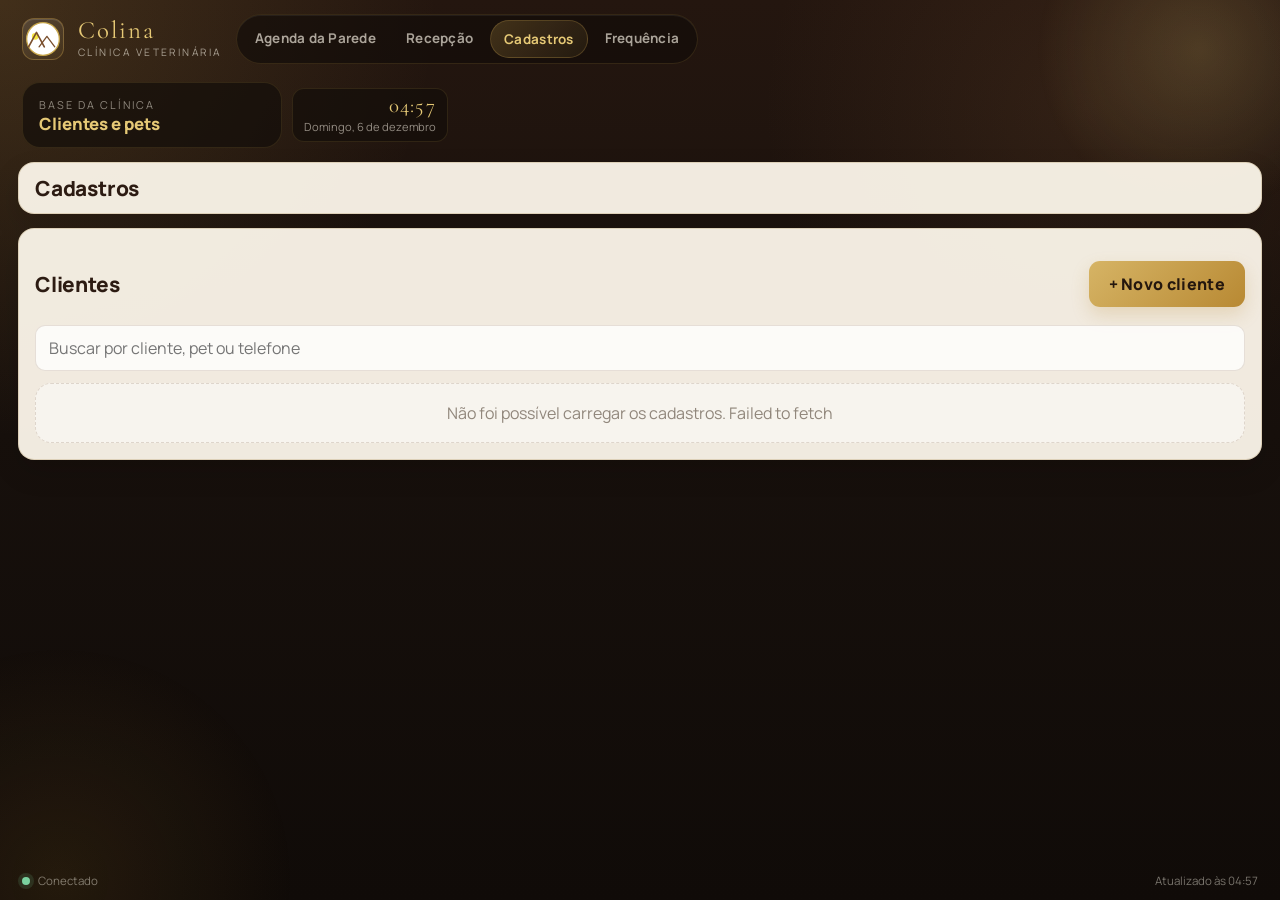
==== commit 6174eefe: "Update cadastros.html" ====
--- a/cadastros.html
+++ b/cadastros.html
@@ -97,7 +97,7 @@
     </footer>
   </div>
 
-  <script src="assets/data.js?v=20260709b"></script>
-  <script src="assets/cadastros.js?v=20260709b"></script>
+  <script src="assets/data.js?v=20261019-egress1"></script>
+  <script src="assets/cadastros.js?v=20261019-egress1"></script>
 </body>
 </html>
--- a/assets/styles.css
+++ b/assets/styles.css
@@ -2016,6 +2016,91 @@
 }
 
 /* ===== Frequência de clientes ===== */
+.frequency-summary-panel {
+  align-items: flex-start;
+  flex-wrap: wrap;
+}
+
+.frequency-summary-heading {
+  display: flex;
+  flex-direction: column;
+  gap: 4px;
+  min-width: 210px;
+}
+
+.frequency-summary-heading span {
+  font-size: 0.78rem;
+  color: var(--text-soft);
+}
+
+.frequency-period-controls {
+  display: flex;
+  flex-wrap: wrap;
+  align-items: center;
+  gap: 8px;
+}
+
+.frequency-period-presets {
+  display: inline-flex;
+  gap: 4px;
+  padding: 3px;
+  border-radius: 10px;
+  background: rgba(36, 22, 15, 0.025);
+  border: 1px solid rgba(111, 74, 45, 0.08);
+}
+
+.period-filter-button {
+  min-height: 30px;
+  padding: 6px 9px;
+  border-radius: 8px;
+  color: var(--text-soft);
+  font-size: 0.74rem;
+  font-weight: 700;
+  cursor: pointer;
+  transition: background 160ms ease, color 160ms ease;
+}
+
+.period-filter-button:hover {
+  background: rgba(111, 74, 45, 0.045);
+  color: var(--brown-strong);
+}
+
+.period-filter-button.is-active {
+  background: rgba(202, 162, 77, 0.1);
+  color: var(--gold-muted);
+}
+
+.frequency-custom-period {
+  display: flex;
+  flex-wrap: wrap;
+  gap: 8px;
+}
+
+.frequency-custom-period[hidden] {
+  display: none;
+}
+
+.frequency-custom-period label {
+  display: flex;
+  align-items: center;
+  gap: 7px;
+  padding: 5px 8px;
+  border-radius: 10px;
+  border: 1px solid rgba(111, 74, 45, 0.12);
+  background: rgba(255, 255, 255, 0.62);
+  color: var(--text-soft);
+  font-size: 0.72rem;
+  font-weight: 800;
+}
+
+.frequency-custom-period input[type='date'] {
+  min-height: 30px;
+  border: 0;
+  background: transparent;
+  color: var(--text-main);
+  outline: none;
+}
+
 .activity-toolbar {
   flex-wrap: wrap;
   align-items: center;
@@ -2162,6 +2247,27 @@
   color: var(--brown-strong);
 }
 
+.frequency-client-button {
+  display: block;
+  width: 100%;
+  min-width: 220px;
+  padding: 4px 0;
+  border-radius: 8px;
+  color: inherit;
+  text-align: left;
+  cursor: pointer;
+}
+
+.frequency-client-button:hover strong,
+.frequency-client-button:focus strong {
+  color: var(--gold-muted);
+}
+
+.frequency-client-button:focus {
+  outline: 3px solid rgba(202, 162, 77, 0.22);
+  outline-offset: 3px;
+}
+
 .frequency-client span,
 .frequency-last span {
   display: block;
@@ -2185,6 +2291,191 @@
 .frequency-number--primary {
   background: rgba(202, 162, 77, 0.18);
   color: var(--gold-muted);
+}
+
+.customer-frequency-drawer {
+  position: fixed;
+  inset: 0;
+  z-index: 160;
+  display: flex;
+  justify-content: flex-end;
+  background: rgba(17, 10, 6, 0.18);
+}
+
+.customer-frequency-drawer[hidden] {
+  display: none;
+}
+
+.customer-frequency-drawer-panel {
+  width: min(560px, 100vw);
+  height: 100%;
+  overflow-y: auto;
+  padding: 18px;
+  background: var(--panel-soft);
+  color: var(--text-main);
+  border-left: 1px solid rgba(220, 207, 182, 0.92);
+  box-shadow: -22px 0 54px rgba(0, 0, 0, 0.24);
+}
+
+.customer-frequency-drawer-panel::-webkit-scrollbar {
+  width: 8px;
+}
+
+.customer-frequency-drawer-panel::-webkit-scrollbar-thumb {
+  background: rgba(143, 118, 74, 0.28);
+  border-radius: 999px;
+}
+
+.frequency-detail-header {
+  display: flex;
+  align-items: flex-start;
+  justify-content: space-between;
+  gap: 14px;
+}
+
+.frequency-detail-title span {
+  display: block;
+  font-size: 0.68rem;
+  text-transform: uppercase;
+  letter-spacing: 0.14em;
+  color: var(--text-muted);
+}
+
+.frequency-detail-title h2 {
+  margin-top: 4px;
+  font-size: 1.28rem;
+  line-height: 1.1;
+  color: var(--brown-strong);
+}
+
+.frequency-detail-title p {
+  margin-top: 5px;
+  color: var(--text-soft);
+  font-size: 0.86rem;
+}
+
+.frequency-drawer-close {
+  flex: 0 0 auto;
+  width: 36px;
+  height: 36px;
+  border-color: rgba(111, 74, 45, 0.12);
+  color: var(--brown-strong);
+  font-size: 1.25rem;
+  line-height: 1;
+}
+
+.frequency-detail-summary {
+  margin-top: 16px;
+  display: flex;
+  flex-wrap: wrap;
+  gap: 10px;
+}
+
+.frequency-detail-subhead {
+  margin-top: 18px;
+  display: flex;
+  align-items: baseline;
+  justify-content: space-between;
+  gap: 12px;
+}
+
+.frequency-detail-subhead strong {
+  color: var(--brown-strong);
+}
+
+.frequency-detail-subhead span {
+  font-size: 0.8rem;
+  color: var(--text-soft);
+}
+
+.frequency-history-list {
+  margin-top: 12px;
+  display: flex;
+  flex-direction: column;
+  gap: 10px;
+}
+
+.frequency-history-item {
+  display: grid;
+  grid-template-columns: 96px 1fr;
+  gap: 12px;
+  padding: 12px;
+  border: 1px solid rgba(111, 74, 45, 0.1);
+  border-radius: 10px;
+  background: rgba(255, 255, 255, 0.52);
+}
+
+.frequency-history-date {
+  display: flex;
+  flex-direction: column;
+  gap: 4px;
+  padding-top: 2px;
+}
+
+.frequency-history-date strong {
+  color: var(--brown-strong);
+  font-size: 0.8rem;
+  line-height: 1.2;
+}
+
+.frequency-history-date span {
+  color: var(--gold-muted);
+  font-weight: 800;
+  font-size: 0.78rem;
+}
+
+.frequency-history-body {
+  min-width: 0;
+}
+
+.frequency-history-main {
+  display: flex;
+  align-items: baseline;
+  justify-content: space-between;
+  gap: 10px;
+}
+
+.frequency-history-main strong {
+  color: var(--brown-strong);
+}
+
+.frequency-history-main span {
+  color: var(--text-soft);
+  font-size: 0.78rem;
+  text-align: right;
+}
+
+.frequency-history-meta {
+  margin-top: 7px;
+  display: flex;
+  flex-wrap: wrap;
+  align-items: center;
+  gap: 7px;
+  color: var(--text-soft);
+  font-size: 0.76rem;
+}
+
+.frequency-history-body p {
+  margin-top: 8px;
+  font-size: 0.78rem;
+  line-height: 1.45;
+  color: var(--text-soft);
+}
+
+.frequency-status {
+  display: inline-flex;
+  align-items: center;
+  min-height: 28px;
+  padding: 5px 9px;
+  border-radius: 999px;
+  background: rgba(111, 74, 45, 0.08);
+  color: var(--brown-strong);
+  font-size: 0.76rem;
+  font-weight: 800;
+}
+
+.frequency-muted {
+  color: var(--text-muted);
 }
 
 .metric-chip--ativo,
@@ -2438,8 +2729,24 @@
 }
 
 @media (max-width: 720px) {
+  .frequency-summary-panel,
   .activity-toolbar {
     align-items: stretch;
+  }
+
+  .frequency-summary-heading,
+  .frequency-period-controls,
+  .frequency-period-presets {
+    width: 100%;
+  }
+
+  .frequency-period-presets {
+    display: grid;
+    grid-template-columns: 1fr;
+  }
+
+  .frequency-custom-period label {
+    flex: 1 1 160px;
   }
 
   .activity-toolbar-copy {
@@ -2458,6 +2765,30 @@
 
   .sort-direction-button {
     flex: 0 0 44px;
+  }
+
+  .frequency-detail-header,
+  .frequency-detail-subhead {
+    align-items: flex-start;
+  }
+
+  .customer-frequency-drawer-panel {
+    width: 100vw;
+    padding: 14px;
+  }
+
+  .frequency-history-item {
+    grid-template-columns: 1fr;
+  }
+
+  .frequency-history-main {
+    flex-direction: column;
+    align-items: flex-start;
+    gap: 4px;
+  }
+
+  .frequency-history-main span {
+    text-align: left;
   }
 }
 
